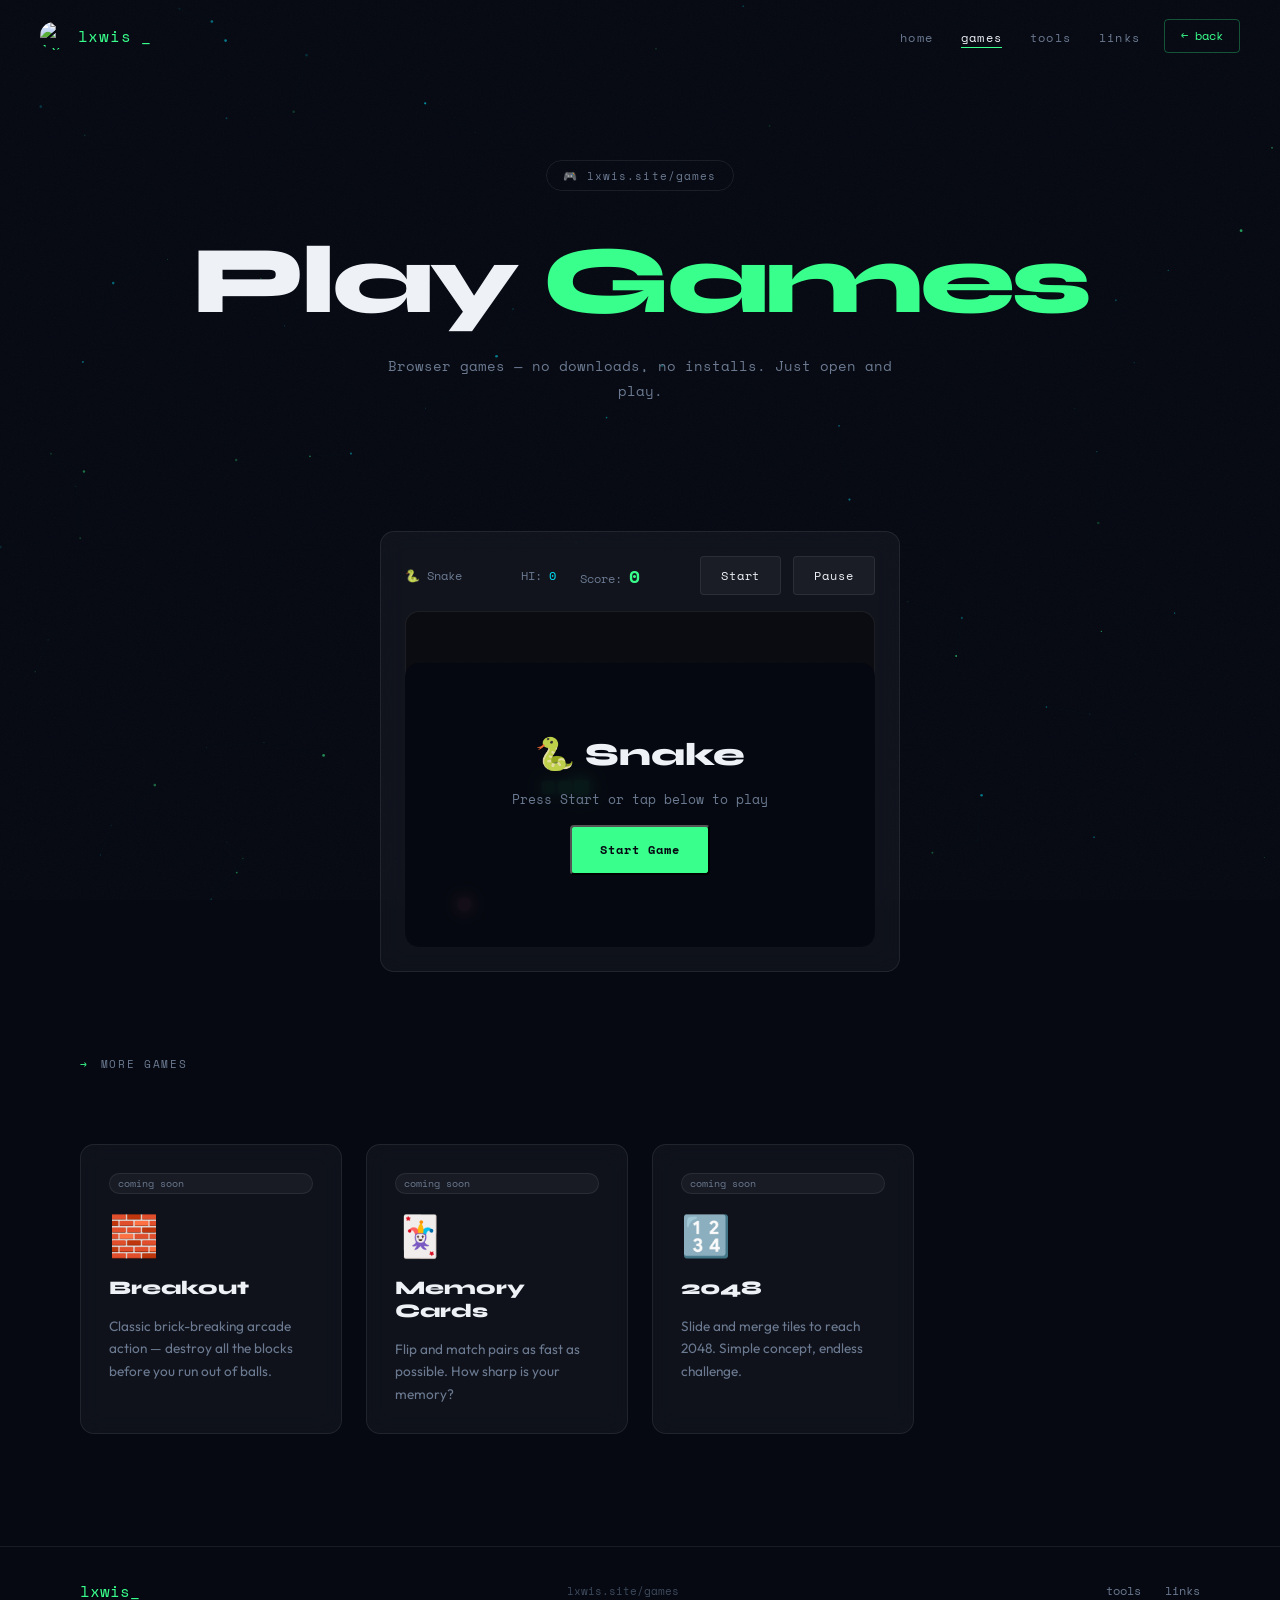
==== games/index.html @ 9b985b6d "Add files via upload" ====
<!DOCTYPE html>
<html lang="en">
<head>
  <meta charset="UTF-8" />
  <meta name="viewport" content="width=device-width, initial-scale=1.0" />
  <title>Games — lxwis.site</title>
  <meta name="description" content="Browser games by lxwis — play right here, no downloads." />
  <meta property="og:title"       content="Games — lxwis.site" />
  <meta property="og:description" content="Browser games — play right here, no downloads needed." />
  <meta property="og:image"       content="https://i.imgur.com/9jrzHF1_d.webp?maxwidth=760&fidelity=grand" />
  <meta property="og:url"         content="https://lxwis.site/games" />
  <meta name="theme-color"        content="#39ff8c" />
  <link rel="icon" type="image/webp" href="https://i.imgur.com/9jrzHF1_d.webp?maxwidth=64&fidelity=grand" />
  <link rel="preconnect" href="https://fonts.googleapis.com" />
  <link rel="preconnect" href="https://fonts.gstatic.com" crossorigin />
  <link href="https://fonts.googleapis.com/css2?family=Space+Mono:ital,wght@0,400;0,700&family=Syne:wght@400;600;700;800&family=Outfit:wght@300;400;500;600;700&display=swap" rel="stylesheet" />
  <link rel="stylesheet" href="../shared.css" />
  <style>
    .page-hero {
      position: relative; z-index: 2;
      padding: 10rem 2.5rem 5rem; text-align: center;
    }
    .page-eyebrow {
      display: inline-flex; align-items: center; gap: 0.6rem;
      font-family: var(--mono); font-size: 0.7rem;
      color: var(--muted2); border: 1px solid var(--border);
      border-radius: 100px; padding: 0.38rem 1rem;
      margin-bottom: 2rem; letter-spacing: 0.1em;
    }
    .page-title {
      font-family: var(--sans); font-size: clamp(3rem, 8vw, 6rem);
      font-weight: 800; letter-spacing: -0.04em; color: var(--white);
      margin-bottom: 1rem;
    }
    .page-title span { color: var(--green); }
    .page-sub { font-family: var(--mono); font-size: 0.88rem; color: var(--muted2); max-width: 520px; margin: 0 auto 3rem; line-height: 1.75; }

    /* SNAKE GAME */
    .game-arena {
      position: relative; z-index: 2;
      max-width: 600px; margin: 0 auto 3rem;
      padding: 0 2.5rem;
    }
    .game-wrap { display: flex; flex-direction: column; gap: 1rem; }
    .game-header {
      display: flex; align-items: center; justify-content: space-between;
      font-family: var(--mono); font-size: 0.75rem; color: var(--muted2);
    }
    .game-header .score { color: var(--green); font-size: 1.1rem; font-weight: 700; }
    .game-header .hiscore { color: var(--cyan); }
    #snakeCanvas {
      width: 100%; border-radius: 14px;
      border: 1px solid var(--border); background: rgba(0,0,0,0.4);
      display: block;
    }
    .game-controls {
      display: flex; gap: 0.75rem; flex-wrap: wrap; justify-content: center;
    }
    .game-btn {
      font-family: var(--mono); font-size: 0.72rem; letter-spacing: 0.08em;
      padding: 0.6rem 1.25rem; border-radius: 4px; cursor: pointer;
      background: var(--surface); border: 1px solid var(--border);
      color: var(--white); transition: all .25s;
    }
    .game-btn:hover, .game-btn.active { background: var(--green); color: var(--bg); border-color: var(--green); }
    .game-overlay {
      position: absolute; inset: 0; border-radius: 14px;
      background: rgba(6,9,18,0.92); backdrop-filter: blur(8px);
      display: flex; flex-direction: column; align-items: center; justify-content: center; gap: 1rem;
      z-index: 10; top: 52px;
    }
    .game-overlay h2 { font-family: var(--sans); font-size: 2rem; font-weight: 800; color: var(--white); }
    .game-overlay p { font-family: var(--mono); font-size: 0.8rem; color: var(--muted2); }

    /* D-PAD MOBILE */
    .dpad {
      display: none; grid-template-columns: 1fr 1fr 1fr; grid-template-rows: 1fr 1fr 1fr;
      gap: 4px; max-width: 140px; margin: 0 auto;
    }
    .dpad-btn {
      width: 44px; height: 44px; display: flex; align-items: center; justify-content: center;
      background: var(--surface); border: 1px solid var(--border); border-radius: 8px;
      font-size: 1.1rem; cursor: pointer; user-select: none;
      transition: background .15s;
    }
    .dpad-btn:active { background: var(--green-dim); }
    .dpad-up    { grid-column: 2; grid-row: 1; }
    .dpad-left  { grid-column: 1; grid-row: 2; }
    .dpad-center{ grid-column: 2; grid-row: 2; font-size: 0.6rem; color: var(--muted); }
    .dpad-right { grid-column: 3; grid-row: 2; }
    .dpad-down  { grid-column: 2; grid-row: 3; }
    @media (pointer: coarse) { .dpad { display: grid; } }

    /* MORE GAMES GRID */
    .games-grid {
      display: grid; grid-template-columns: repeat(auto-fill, minmax(260px, 1fr));
      gap: 1.5rem; margin-top: 3rem;
    }
    .game-card {
      padding: 1.75rem; display: flex; flex-direction: column; gap: 1rem;
      position: relative; overflow: hidden; cursor: default;
    }
    .game-tag-live {
      display: inline-flex; align-items: center; gap: 0.4rem;
      font-family: var(--mono); font-size: 0.6rem; color: var(--green);
      background: var(--green-dim); border: 1px solid rgba(57,255,140,.2);
      padding: 0.15rem 0.5rem; border-radius: 100px;
    }
    .game-tag-soon {
      display: inline-flex; align-items: center; gap: 0.4rem;
      font-family: var(--mono); font-size: 0.6rem; color: var(--muted2);
      background: var(--surface); border: 1px solid var(--border);
      padding: 0.15rem 0.5rem; border-radius: 100px;
    }
    .game-card-icon { font-size: 2.5rem; }
    .game-card-title { font-family: var(--sans); font-size: 1.2rem; font-weight: 800; color: var(--white); }
    .game-card-desc  { font-size: 0.85rem; color: var(--muted2); line-height: 1.65; flex: 1; }

    @media (max-width: 640px) { .page-hero { padding: 8rem 1.25rem 3rem; } .game-arena { padding: 0 1.25rem; } }
  </style>
</head>
<body>

  <div class="cursor" id="cursor"></div>
  <div class="cursor-dot" id="cursorDot"></div>
  <canvas id="bg-canvas"></canvas>
  <div class="noise"></div>

  <nav id="nav">
    <a href="/" class="nav-logo">
      <img src="https://i.imgur.com/9jrzHF1_d.webp?maxwidth=64&fidelity=grand" alt="lxwis" />
      lxwis<span class="blink">_</span>
    </a>
    <ul class="nav-links">
      <li><a href="/">home</a></li>
      <li><a href="/games" class="active">games</a></li>
      <li><a href="/tools">tools</a></li>
      <li><a href="/links">links</a></li>
    </ul>
    <a href="/" class="nav-cta">← back</a>
    <button class="nav-toggle" id="navToggle"><span></span><span></span><span></span></button>
  </nav>
  <div class="mobile-menu" id="mobileMenu">
    <a href="/"      class="mobile-link">home</a>
    <a href="/games" class="mobile-link">games</a>
    <a href="/tools" class="mobile-link">tools</a>
    <a href="/links" class="mobile-link">links</a>
  </div>

  <!-- PAGE HERO -->
  <div class="page-hero">
    <div class="page-eyebrow reveal-up">🎮 lxwis.site/games</div>
    <h1 class="page-title reveal-up delay-1">Play <span>Games</span></h1>
    <p class="page-sub reveal-up delay-2">Browser games — no downloads, no installs. Just open and play.</p>
  </div>

  <!-- SNAKE GAME -->
  <div class="game-arena reveal-up delay-3">
    <div class="glass-card" style="padding:1.5rem;position:relative">
      <div class="game-wrap">
        <div class="game-header">
          <span>🐍 Snake</span>
          <div style="display:flex;gap:1.5rem;align-items:center">
            <span>HI: <span class="hiscore" id="hiScore">0</span></span>
            <span>Score: <span class="score" id="scoreVal">0</span></span>
          </div>
          <div class="game-controls">
            <button class="game-btn" id="startBtn">Start</button>
            <button class="game-btn" id="pauseBtn" disabled>Pause</button>
          </div>
        </div>
        <div style="position:relative">
          <canvas id="snakeCanvas" width="560" height="400"></canvas>
          <div class="game-overlay" id="gameOverlay">
            <h2 id="overlayTitle">🐍 Snake</h2>
            <p id="overlayMsg">Press Start or tap below to play</p>
            <button class="btn-primary" id="overlayBtn">Start Game</button>
          </div>
        </div>
        <div class="dpad">
          <div class="dpad-btn dpad-up"    id="dpUp">▲</div>
          <div class="dpad-btn dpad-left"  id="dpLeft">◀</div>
          <div class="dpad-btn dpad-center">✦</div>
          <div class="dpad-btn dpad-right" id="dpRight">▶</div>
          <div class="dpad-btn dpad-down"  id="dpDown">▼</div>
        </div>
      </div>
    </div>
  </div>

  <!-- MORE GAMES -->
  <section class="section" style="padding-top:2rem">
    <div class="container">
      <div class="section-label reveal-up"><span class="label-num">→</span><span>more games</span></div>
      <div class="games-grid">

        <div class="game-card glass-card reveal-up delay-1">
          <span class="game-tag-soon">coming soon</span>
          <div class="game-card-icon">🧱</div>
          <div class="game-card-title">Breakout</div>
          <div class="game-card-desc">Classic brick-breaking arcade action — destroy all the blocks before you run out of balls.</div>
        </div>

        <div class="game-card glass-card reveal-up delay-2">
          <span class="game-tag-soon">coming soon</span>
          <div class="game-card-icon">🃏</div>
          <div class="game-card-title">Memory Cards</div>
          <div class="game-card-desc">Flip and match pairs as fast as possible. How sharp is your memory?</div>
        </div>

        <div class="game-card glass-card reveal-up delay-3">
          <span class="game-tag-soon">coming soon</span>
          <div class="game-card-icon">🔢</div>
          <div class="game-card-title">2048</div>
          <div class="game-card-desc">Slide and merge tiles to reach 2048. Simple concept, endless challenge.</div>
        </div>

      </div>
    </div>
  </section>

  <footer class="footer">
    <div class="container footer-inner">
      <a href="/" class="footer-logo">lxwis<span class="blink">_</span></a>
      <span class="footer-copy">lxwis.site/games</span>
      <div style="display:flex;gap:1.5rem">
        <a href="/tools" class="footer-link">tools</a>
        <a href="/links" class="footer-link">links</a>
      </div>
    </div>
  </footer>

  <script src="../shared.js"></script>
  <script>
  // ── SNAKE GAME ──
  (function() {
    const canvas  = document.getElementById('snakeCanvas');
    const ctx     = canvas.getContext('2d');
    const CELL    = 20;
    const COLS    = Math.floor(canvas.width  / CELL);
    const ROWS    = Math.floor(canvas.height / CELL);
    const GREEN   = '#39ff8c';
    const CYAN    = '#00e5ff';
    const ROSE    = '#ff6b8a';
    const DARK    = 'rgba(0,0,0,0.0)';

    let snake, dir, nextDir, food, score, hi, running, paused, loop;

    function init() {
      snake = [{ x: 10, y: 10 }, { x: 9, y: 10 }, { x: 8, y: 10 }];
      dir = { x: 1, y: 0 };
      nextDir = { x: 1, y: 0 };
      score = 0;
      placeFood();
      updateScore();
    }

    function placeFood() {
      do {
        food = { x: Math.floor(Math.random() * COLS), y: Math.floor(Math.random() * ROWS) };
      } while (snake.some(s => s.x === food.x && s.y === food.y));
    }

    function updateScore() {
      document.getElementById('scoreVal').textContent = score;
      hi = Math.max(hi || 0, score);
      document.getElementById('hiScore').textContent = hi;
    }

    function draw() {
      ctx.clearRect(0, 0, canvas.width, canvas.height);

      // Grid
      ctx.strokeStyle = 'rgba(255,255,255,0.025)';
      ctx.lineWidth = 0.5;
      for (let x = 0; x <= canvas.width; x += CELL) { ctx.beginPath(); ctx.moveTo(x, 0); ctx.lineTo(x, canvas.height); ctx.stroke(); }
      for (let y = 0; y <= canvas.height; y += CELL) { ctx.beginPath(); ctx.moveTo(0, y); ctx.lineTo(canvas.width, y); ctx.stroke(); }

      // Food
      ctx.fillStyle = ROSE;
      ctx.shadowColor = ROSE; ctx.shadowBlur = 12;
      ctx.beginPath();
      ctx.arc(food.x * CELL + CELL/2, food.y * CELL + CELL/2, CELL/2 - 2, 0, Math.PI*2);
      ctx.fill();
      ctx.shadowBlur = 0;

      // Snake
      snake.forEach((seg, i) => {
        const t = i / snake.length;
        ctx.fillStyle = i === 0 ? GREEN : `rgba(57,255,140,${0.9 - t * 0.6})`;
        ctx.shadowColor = GREEN; ctx.shadowBlur = i === 0 ? 16 : 6;
        const pad = i === 0 ? 1 : 2;
        ctx.beginPath();
        ctx.roundRect(seg.x * CELL + pad, seg.y * CELL + pad, CELL - pad*2, CELL - pad*2, 4);
        ctx.fill();
      });
      ctx.shadowBlur = 0;
    }

    function step() {
      dir = { ...nextDir };
      const head = { x: snake[0].x + dir.x, y: snake[0].y + dir.y };
      if (head.x < 0 || head.x >= COLS || head.y < 0 || head.y >= ROWS) return gameOver();
      if (snake.some(s => s.x === head.x && s.y === head.y))             return gameOver();

      snake.unshift(head);
      if (head.x === food.x && head.y === food.y) {
        score += 10;
        updateScore();
        placeFood();
      } else {
        snake.pop();
      }
      draw();
    }

    function gameOver() {
      clearInterval(loop);
      running = false;
      document.getElementById('pauseBtn').disabled = true;
      document.getElementById('overlayTitle').textContent = '💀 Game Over';
      document.getElementById('overlayMsg').textContent = `Score: ${score}`;
      document.getElementById('overlayBtn').textContent = 'Play Again';
      document.getElementById('gameOverlay').style.display = 'flex';
    }

    function startGame() {
      clearInterval(loop);
      init();
      running = true; paused = false;
      document.getElementById('gameOverlay').style.display = 'none';
      document.getElementById('pauseBtn').disabled = false;
      loop = setInterval(step, 120);
    }

    function togglePause() {
      if (!running) return;
      paused = !paused;
      if (paused) { clearInterval(loop); document.getElementById('pauseBtn').textContent = 'Resume'; }
      else         { loop = setInterval(step, 120); document.getElementById('pauseBtn').textContent = 'Pause'; }
    }

    document.getElementById('startBtn').addEventListener('click', startGame);
    document.getElementById('pauseBtn').addEventListener('click', togglePause);
    document.getElementById('overlayBtn').addEventListener('click', startGame);

    document.addEventListener('keydown', e => {
      const map = { ArrowUp:{x:0,y:-1}, ArrowDown:{x:0,y:1}, ArrowLeft:{x:-1,y:0}, ArrowRight:{x:1,y:0}, w:{x:0,y:-1}, s:{x:0,y:1}, a:{x:-1,y:0}, d:{x:1,y:0} };
      const key = e.key === 'ArrowUp' ? 'ArrowUp' : e.key === 'ArrowDown' ? 'ArrowDown' : e.key === 'ArrowLeft' ? 'ArrowLeft' : e.key === 'ArrowRight' ? 'ArrowRight' : e.key;
      if (map[key]) {
        const nd = map[key];
        if (nd.x !== -dir.x && nd.y !== -dir.y) nextDir = nd;
        e.preventDefault();
      }
      if (e.key === ' ') { e.preventDefault(); togglePause(); }
    });

    // D-PAD
    const dp = { dpUp:{x:0,y:-1}, dpDown:{x:0,y:1}, dpLeft:{x:-1,y:0}, dpRight:{x:1,y:0} };
    Object.entries(dp).forEach(([id, nd]) => {
      document.getElementById(id)?.addEventListener('click', () => {
        if (nd.x !== -dir.x && nd.y !== -dir.y) nextDir = nd;
      });
    });

    // Initial draw
    init(); draw();
  })();
  </script>
</body>
</html>
---- shared.css ----
/* ── SHARED STYLES ── lxwis.site */
@import url('https://fonts.googleapis.com/css2?family=Space+Mono:ital,wght@0,400;0,700;1,400&family=Syne:wght@400;600;700;800&family=Outfit:wght@300;400;500;600;700&display=swap');

*, *::before, *::after { box-sizing: border-box; margin: 0; padding: 0; }

:root {
  --bg:           #060912;
  --bg2:          #0a0f1e;
  --surface:      rgba(255,255,255,0.04);
  --surface-hov:  rgba(255,255,255,0.08);
  --border:       rgba(255,255,255,0.08);
  --border-glow:  rgba(57,255,140,0.3);
  --green:        #39ff8c;
  --green-dim:    rgba(57,255,140,0.12);
  --cyan:         #00e5ff;
  --violet:       #9d6eff;
  --gold:         #f5c542;
  --rose:         #ff6b8a;
  --white:        #eef2f7;
  --muted:        #3d4a5c;
  --muted2:       #6b7a91;
  --text:         #c0cedf;
  --mono:         'Space Mono', monospace;
  --sans:         'Syne', sans-serif;
  --body:         'Outfit', sans-serif;
  --ease:         cubic-bezier(0.4, 0, 0.2, 1);
  --ease-spring:  cubic-bezier(0.34, 1.56, 0.64, 1);
  --t:            0.3s;
  --r:            14px;
}

html { scroll-behavior: smooth; font-size: 16px; }
body {
  background: var(--bg);
  color: var(--text);
  font-family: var(--body);
  overflow-x: hidden;
  cursor: none;
  min-height: 100vh;
}
a { text-decoration: none; color: inherit; }
ul { list-style: none; }

/* SCROLLBAR */
::-webkit-scrollbar { width: 3px; }
::-webkit-scrollbar-track { background: var(--bg); }
::-webkit-scrollbar-thumb { background: var(--green); border-radius: 2px; }

/* CURSOR */
.cursor {
  position: fixed;
  width: 32px; height: 32px;
  border: 1.5px solid var(--green);
  border-radius: 50%;
  pointer-events: none;
  z-index: 99999;
  transform: translate(-50%,-50%);
  transition: width .3s var(--ease), height .3s var(--ease),
              background .3s var(--ease), border-color .3s var(--ease),
              opacity .3s;
  will-change: transform;
}
.cursor-dot {
  position: fixed;
  width: 5px; height: 5px;
  background: var(--green);
  border-radius: 50%;
  pointer-events: none;
  z-index: 99999;
  transform: translate(-50%,-50%);
  will-change: transform;
}
.cursor.big { width: 52px; height: 52px; background: var(--green-dim); }
@media (pointer: coarse) {
  .cursor, .cursor-dot { display: none; }
  body { cursor: auto; }
}

/* CANVAS BG */
#bg-canvas {
  position: fixed; inset: 0;
  z-index: 0; pointer-events: none;
}

/* NOISE */
.noise {
  position: fixed; inset: 0;
  z-index: 1; pointer-events: none;
  opacity: 0.03;
  background-image: url("data:image/svg+xml,%3Csvg viewBox='0 0 256 256' xmlns='http://www.w3.org/2000/svg'%3E%3Cfilter id='n'%3E%3CfeTurbulence type='fractalNoise' baseFrequency='0.9' numOctaves='4' stitchTiles='stitch'/%3E%3C/filter%3E%3Crect width='100%25' height='100%25' filter='url(%23n)'/%3E%3C/svg%3E");
  background-size: 200px 200px;
}

/* NAV */
nav#nav {
  position: fixed; top: 0; left: 0; right: 0;
  z-index: 1000;
  display: flex; align-items: center; gap: 1.5rem;
  padding: 1.2rem 2.5rem;
  transition: background .4s var(--ease), border-bottom .4s var(--ease), backdrop-filter .4s var(--ease);
}
nav#nav.scrolled {
  background: rgba(6,9,18,0.9);
  backdrop-filter: blur(20px);
  border-bottom: 1px solid var(--border);
}
.nav-logo {
  display: flex; align-items: center; gap: 0.6rem;
  font-family: var(--mono); font-size: 1rem;
  color: var(--green); letter-spacing: 0.05em;
  margin-right: auto;
}
.nav-logo img { width: 28px; height: 28px; border-radius: 50%; object-fit: cover; }
.nav-links { display: flex; gap: 1.75rem; }
.nav-links a {
  font-family: var(--mono); font-size: 0.75rem;
  color: var(--muted2); letter-spacing: 0.1em;
  position: relative; transition: color var(--t) var(--ease);
}
.nav-links a::after {
  content: ''; position: absolute;
  bottom: -2px; left: 0; width: 0; height: 1px;
  background: var(--green);
  transition: width var(--t) var(--ease);
}
.nav-links a:hover, .nav-links a.active { color: var(--white); }
.nav-links a:hover::after, .nav-links a.active::after { width: 100%; }
.nav-cta {
  font-family: var(--mono); font-size: 0.72rem;
  color: var(--green); border: 1px solid var(--border-glow);
  padding: 0.45rem 1rem; border-radius: 4px;
  transition: background var(--t), color var(--t);
}
.nav-cta:hover { background: var(--green); color: var(--bg); }
.nav-toggle {
  display: none; flex-direction: column; gap: 5px;
  background: none; border: none; cursor: pointer; padding: 4px;
}
.nav-toggle span { display: block; width: 22px; height: 1.5px; background: var(--white); transition: var(--t) var(--ease); }
.nav-toggle.open span:nth-child(1) { transform: translateY(6.5px) rotate(45deg); }
.nav-toggle.open span:nth-child(2) { opacity: 0; }
.nav-toggle.open span:nth-child(3) { transform: translateY(-6.5px) rotate(-45deg); }

/* MOBILE MENU */
.mobile-menu {
  position: fixed; inset: 0; z-index: 999;
  background: rgba(6,9,18,0.97); backdrop-filter: blur(24px);
  display: flex; flex-direction: column;
  align-items: center; justify-content: center; gap: 2.5rem;
  transform: translateX(100%);
  transition: transform 0.5s var(--ease);
}
.mobile-menu.open { transform: translateX(0); }
.mobile-link {
  font-family: var(--sans); font-size: 2.2rem; font-weight: 800;
  color: var(--white); transition: color var(--t);
}
.mobile-link:hover { color: var(--green); }

/* GLASS CARD */
.glass-card {
  background: var(--surface);
  border: 1px solid var(--border);
  border-radius: var(--r);
  backdrop-filter: blur(12px);
  transition: border-color var(--t), box-shadow var(--t), transform var(--t) var(--ease-spring);
}
.glass-card:hover {
  border-color: rgba(57,255,140,0.2);
  box-shadow: 0 8px 40px rgba(0,0,0,0.4), 0 0 0 1px rgba(57,255,140,0.08);
  transform: translateY(-3px);
}

/* BUTTONS */
.btn-primary {
  display: inline-flex; align-items: center; gap: 0.5rem;
  background: var(--green); color: var(--bg);
  font-family: var(--mono); font-size: 0.78rem; font-weight: 700;
  letter-spacing: 0.08em; padding: 0.85rem 1.75rem;
  border-radius: 4px;
  transition: transform var(--t) var(--ease-spring), box-shadow var(--t);
}
.btn-primary:hover { transform: translateY(-2px); box-shadow: 0 12px 32px rgba(57,255,140,0.3); }
.btn-ghost {
  display: inline-flex; align-items: center; gap: 0.5rem;
  color: var(--muted2); font-family: var(--mono); font-size: 0.78rem;
  letter-spacing: 0.08em; padding: 0.85rem 1.75rem;
  border-radius: 4px; border: 1px solid var(--border);
  transition: color var(--t), border-color var(--t), background var(--t);
}
.btn-ghost:hover { color: var(--white); border-color: rgba(255,255,255,0.2); background: var(--surface); }
.btn-link {
  font-family: var(--mono); font-size: 0.8rem;
  color: var(--green); letter-spacing: 0.05em;
  transition: letter-spacing var(--t);
}
.btn-link:hover { letter-spacing: 0.12em; }

/* SECTION */
.section { position: relative; z-index: 2; padding: 7rem 0; }
.container { max-width: 1200px; margin: 0 auto; padding: 0 2.5rem; }
.section-label {
  display: inline-flex; align-items: center; gap: 0.75rem;
  font-family: var(--mono); font-size: 0.7rem;
  color: var(--muted2); letter-spacing: 0.15em; text-transform: uppercase;
  margin-bottom: 1.5rem;
}
.label-num { color: var(--green); }
.section-title {
  font-family: var(--sans); font-size: clamp(2rem, 4vw, 3.2rem);
  font-weight: 800; line-height: 1.1; letter-spacing: -0.03em;
  color: var(--white); margin-bottom: 1.5rem;
}
.accent { color: var(--green); }

/* INDICATORS */
.dot { width: 8px; height: 8px; border-radius: 50%; display: inline-block; flex-shrink: 0; }
.dot.live { background: var(--green); animation: pulse 2s ease-out infinite; }
.dot.small { width: 6px; height: 6px; }
.blink { animation: blink 1s step-end infinite; color: var(--green); }

/* REVEAL */
.reveal-up {
  opacity: 0; transform: translateY(28px);
  transition: opacity .7s var(--ease), transform .7s var(--ease);
}
.reveal-up.visible { opacity: 1; transform: translateY(0); }
.delay-1 { transition-delay: .08s; }
.delay-2 { transition-delay: .16s; }
.delay-3 { transition-delay: .24s; }
.delay-4 { transition-delay: .32s; }
.delay-5 { transition-delay: .4s; }
.delay-6 { transition-delay: .48s; }

/* FOOTER */
.footer { position: relative; z-index: 2; border-top: 1px solid var(--border); padding: 2rem 0; }
.footer-inner { display: flex; align-items: center; justify-content: space-between; gap: 1rem; flex-wrap: wrap; }
.footer-logo { font-family: var(--mono); font-size: 1rem; color: var(--green); }
.footer-copy { font-family: var(--mono); font-size: 0.68rem; color: var(--muted); }
.footer-link { font-family: var(--mono); font-size: 0.72rem; color: var(--muted2); transition: color var(--t); }
.footer-link:hover { color: var(--green); }

/* KEYFRAMES */
@keyframes blink { 0%,100%{opacity:1} 50%{opacity:0} }
@keyframes pulse { 0%{box-shadow:0 0 0 0 rgba(57,255,140,.5)} 70%{box-shadow:0 0 0 8px rgba(57,255,140,0)} 100%{box-shadow:0 0 0 0 rgba(57,255,140,0)} }
@keyframes scrollLine { 0%{top:-100%} 100%{top:100%} }
@keyframes float { 0%,100%{transform:translateY(0)} 50%{transform:translateY(-8px)} }
@keyframes spin { to{transform:rotate(360deg)} }
@keyframes shimmer { 0%{background-position:-200% center} 100%{background-position:200% center} }

/* RESPONSIVE */
@media (max-width: 768px) {
  nav#nav { padding: 1rem 1.25rem; }
  .nav-links, .nav-cta { display: none; }
  .nav-toggle { display: flex; }
  .section { padding: 5rem 0; }
  .container { padding: 0 1.25rem; }
  .footer-inner { flex-direction: column; text-align: center; }
}
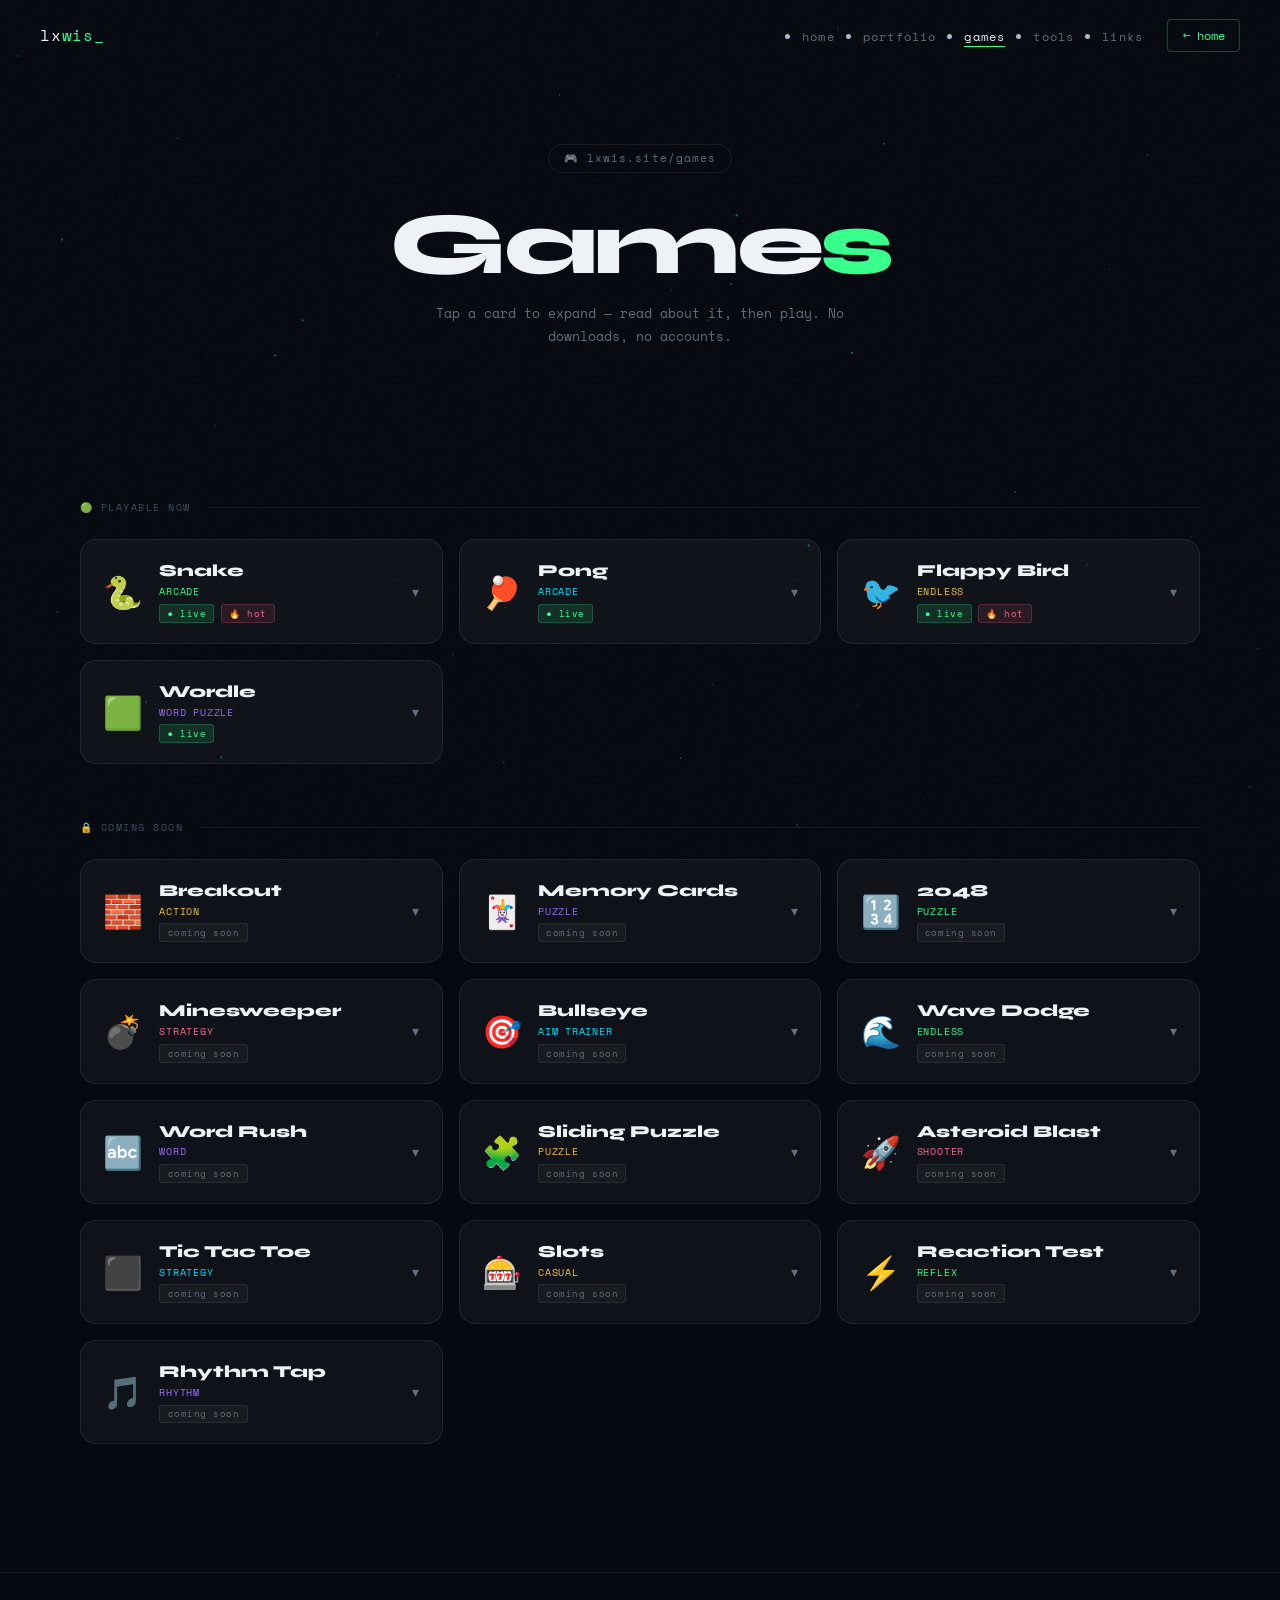
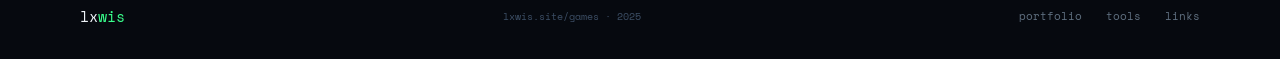
==== commit 6e1a6902: "Update index.html" ====
--- a/games/index.html
+++ b/games/index.html
@@ -1,370 +1,435 @@
 <!DOCTYPE html>
 <html lang="en">
 <head>
-  <meta charset="UTF-8" />
-  <meta name="viewport" content="width=device-width, initial-scale=1.0" />
+  <meta charset="UTF-8"/>
+  <meta name="viewport" content="width=device-width, initial-scale=1.0"/>
   <title>Games — lxwis.site</title>
-  <meta name="description" content="Browser games by lxwis — play right here, no downloads." />
-  <meta property="og:title"       content="Games — lxwis.site" />
-  <meta property="og:description" content="Browser games — play right here, no downloads needed." />
-  <meta property="og:image"       content="https://i.imgur.com/9jrzHF1_d.webp?maxwidth=760&fidelity=grand" />
-  <meta property="og:url"         content="https://lxwis.site/games" />
-  <meta name="theme-color"        content="#39ff8c" />
-  <link rel="icon" type="image/webp" href="https://i.imgur.com/9jrzHF1_d.webp?maxwidth=64&fidelity=grand" />
-  <link rel="preconnect" href="https://fonts.googleapis.com" />
-  <link rel="preconnect" href="https://fonts.gstatic.com" crossorigin />
-  <link href="https://fonts.googleapis.com/css2?family=Space+Mono:ital,wght@0,400;0,700&family=Syne:wght@400;600;700;800&family=Outfit:wght@300;400;500;600;700&display=swap" rel="stylesheet" />
-  <link rel="stylesheet" href="../shared.css" />
+  <meta name="description" content="Browser games by lxwis — tap to play, no downloads."/>
+  <meta property="og:title" content="Games — lxwis.site"/>
+  <meta property="og:image" content="https://i.imgur.com/9jrzHF1_d.webp?maxwidth=760&fidelity=grand"/>
+  <meta name="theme-color" content="#39ff8c"/>
+  <link rel="icon" type="image/webp" href="https://i.imgur.com/9jrzHF1_d.webp?maxwidth=64&fidelity=grand"/>
+  <link rel="preconnect" href="https://fonts.googleapis.com"/>
+  <link rel="preconnect" href="https://fonts.gstatic.com" crossorigin/>
+  <link href="https://fonts.googleapis.com/css2?family=Space+Mono:wght@400;700&family=Syne:wght@400;700;800&family=Outfit:wght@300;400;500;600&display=swap" rel="stylesheet"/>
   <style>
-    .page-hero {
-      position: relative; z-index: 2;
-      padding: 10rem 2.5rem 5rem; text-align: center;
-    }
-    .page-eyebrow {
-      display: inline-flex; align-items: center; gap: 0.6rem;
-      font-family: var(--mono); font-size: 0.7rem;
-      color: var(--muted2); border: 1px solid var(--border);
-      border-radius: 100px; padding: 0.38rem 1rem;
-      margin-bottom: 2rem; letter-spacing: 0.1em;
-    }
-    .page-title {
-      font-family: var(--sans); font-size: clamp(3rem, 8vw, 6rem);
-      font-weight: 800; letter-spacing: -0.04em; color: var(--white);
-      margin-bottom: 1rem;
-    }
-    .page-title span { color: var(--green); }
-    .page-sub { font-family: var(--mono); font-size: 0.88rem; color: var(--muted2); max-width: 520px; margin: 0 auto 3rem; line-height: 1.75; }
-
-    /* SNAKE GAME */
-    .game-arena {
-      position: relative; z-index: 2;
-      max-width: 600px; margin: 0 auto 3rem;
-      padding: 0 2.5rem;
-    }
-    .game-wrap { display: flex; flex-direction: column; gap: 1rem; }
-    .game-header {
-      display: flex; align-items: center; justify-content: space-between;
-      font-family: var(--mono); font-size: 0.75rem; color: var(--muted2);
-    }
-    .game-header .score { color: var(--green); font-size: 1.1rem; font-weight: 700; }
-    .game-header .hiscore { color: var(--cyan); }
-    #snakeCanvas {
-      width: 100%; border-radius: 14px;
-      border: 1px solid var(--border); background: rgba(0,0,0,0.4);
-      display: block;
-    }
-    .game-controls {
-      display: flex; gap: 0.75rem; flex-wrap: wrap; justify-content: center;
-    }
-    .game-btn {
-      font-family: var(--mono); font-size: 0.72rem; letter-spacing: 0.08em;
-      padding: 0.6rem 1.25rem; border-radius: 4px; cursor: pointer;
-      background: var(--surface); border: 1px solid var(--border);
-      color: var(--white); transition: all .25s;
-    }
-    .game-btn:hover, .game-btn.active { background: var(--green); color: var(--bg); border-color: var(--green); }
-    .game-overlay {
-      position: absolute; inset: 0; border-radius: 14px;
-      background: rgba(6,9,18,0.92); backdrop-filter: blur(8px);
-      display: flex; flex-direction: column; align-items: center; justify-content: center; gap: 1rem;
-      z-index: 10; top: 52px;
-    }
-    .game-overlay h2 { font-family: var(--sans); font-size: 2rem; font-weight: 800; color: var(--white); }
-    .game-overlay p { font-family: var(--mono); font-size: 0.8rem; color: var(--muted2); }
-
-    /* D-PAD MOBILE */
-    .dpad {
-      display: none; grid-template-columns: 1fr 1fr 1fr; grid-template-rows: 1fr 1fr 1fr;
-      gap: 4px; max-width: 140px; margin: 0 auto;
-    }
-    .dpad-btn {
-      width: 44px; height: 44px; display: flex; align-items: center; justify-content: center;
-      background: var(--surface); border: 1px solid var(--border); border-radius: 8px;
-      font-size: 1.1rem; cursor: pointer; user-select: none;
-      transition: background .15s;
-    }
-    .dpad-btn:active { background: var(--green-dim); }
-    .dpad-up    { grid-column: 2; grid-row: 1; }
-    .dpad-left  { grid-column: 1; grid-row: 2; }
-    .dpad-center{ grid-column: 2; grid-row: 2; font-size: 0.6rem; color: var(--muted); }
-    .dpad-right { grid-column: 3; grid-row: 2; }
-    .dpad-down  { grid-column: 2; grid-row: 3; }
-    @media (pointer: coarse) { .dpad { display: grid; } }
-
-    /* MORE GAMES GRID */
-    .games-grid {
-      display: grid; grid-template-columns: repeat(auto-fill, minmax(260px, 1fr));
-      gap: 1.5rem; margin-top: 3rem;
-    }
-    .game-card {
-      padding: 1.75rem; display: flex; flex-direction: column; gap: 1rem;
-      position: relative; overflow: hidden; cursor: default;
-    }
-    .game-tag-live {
-      display: inline-flex; align-items: center; gap: 0.4rem;
-      font-family: var(--mono); font-size: 0.6rem; color: var(--green);
-      background: var(--green-dim); border: 1px solid rgba(57,255,140,.2);
-      padding: 0.15rem 0.5rem; border-radius: 100px;
-    }
-    .game-tag-soon {
-      display: inline-flex; align-items: center; gap: 0.4rem;
-      font-family: var(--mono); font-size: 0.6rem; color: var(--muted2);
-      background: var(--surface); border: 1px solid var(--border);
-      padding: 0.15rem 0.5rem; border-radius: 100px;
-    }
-    .game-card-icon { font-size: 2.5rem; }
-    .game-card-title { font-family: var(--sans); font-size: 1.2rem; font-weight: 800; color: var(--white); }
-    .game-card-desc  { font-size: 0.85rem; color: var(--muted2); line-height: 1.65; flex: 1; }
-
-    @media (max-width: 640px) { .page-hero { padding: 8rem 1.25rem 3rem; } .game-arena { padding: 0 1.25rem; } }
+    *,*::before,*::after{box-sizing:border-box;margin:0;padding:0}
+    :root{--bg:#06090f;--sur:rgba(255,255,255,.038);--bd:rgba(255,255,255,.08);--g:#39ff8c;--gd:rgba(57,255,140,.12);--gb:rgba(57,255,140,.28);--cy:#00e5ff;--vi:#9d6eff;--ro:#ff6b8a;--go:#f5c542;--w:#edf2f7;--tx:#a8bcd4;--mu:#3d4f66;--mu2:#607080;--mo:'Space Mono',monospace;--sa:'Syne',sans-serif;--bo:'Outfit',sans-serif;--ease:cubic-bezier(.4,0,.2,1);--sp:cubic-bezier(.34,1.56,.64,1);--t:.3s}
+    html{font-size:16px}
+    body{background:var(--bg);color:var(--tx);font-family:var(--bo);overflow-x:hidden;min-height:100vh}
+    a{text-decoration:none;color:inherit}
+    ::-webkit-scrollbar{width:3px}::-webkit-scrollbar-thumb{background:var(--g);border-radius:2px}
+    @media(pointer:fine){body{cursor:none}}
+    .cursor{display:none;position:fixed;width:30px;height:30px;border:1.5px solid var(--g);border-radius:50%;pointer-events:none;z-index:99999;transform:translate(-50%,-50%);transition:width .3s,height .3s,background .3s;will-change:left,top}
+    .cursor-dot{display:none;position:fixed;width:5px;height:5px;background:var(--g);border-radius:50%;pointer-events:none;z-index:99999;transform:translate(-50%,-50%)}
+    .cursor.big{width:50px;height:50px;background:var(--gd)}
+    @media(pointer:fine){.cursor,.cursor-dot{display:block}}
+    #bg-canvas{position:fixed;inset:0;z-index:0;pointer-events:none}
+    .noise{position:fixed;inset:0;z-index:1;pointer-events:none;opacity:.025;background-image:url("data:image/svg+xml,%3Csvg viewBox='0 0 256 256' xmlns='http://www.w3.org/2000/svg'%3E%3Cfilter id='n'%3E%3CfeTurbulence type='fractalNoise' baseFrequency='0.9' numOctaves='4' stitchTiles='stitch'/%3E%3C/filter%3E%3Crect width='100%25' height='100%25' filter='url(%23n)'/%3E%3C/svg%3E");background-size:200px}
+    nav{position:fixed;top:0;left:0;right:0;z-index:1000;display:flex;align-items:center;gap:1.5rem;padding:1.2rem 2.5rem;transition:background .4s,border-bottom .4s}
+    nav.scrolled{background:rgba(6,9,15,.92);backdrop-filter:blur(20px);border-bottom:1px solid var(--bd)}
+    .nav-logo{font-family:var(--mo);font-size:1rem;letter-spacing:.05em;margin-right:auto}
+    .nav-logo .lx{color:var(--w)}.nav-logo .wis{color:var(--g)}.blink{animation:blink 1s step-end infinite;color:var(--g)}
+    .nav-links{display:flex;gap:1.75rem}
+    .nav-links a{font-family:var(--mo);font-size:.74rem;color:var(--mu2);letter-spacing:.1em;position:relative;transition:color var(--t)}
+    .nav-links a::after{content:'';position:absolute;bottom:-2px;left:0;width:0;height:1px;background:var(--g);transition:width var(--t)}
+    .nav-links a:hover,.nav-links a.active{color:var(--w)}.nav-links a:hover::after,.nav-links a.active::after{width:100%}
+    .nav-back{font-family:var(--mo);font-size:.72rem;color:var(--g);border:1px solid var(--gb);padding:.42rem .9rem;border-radius:4px;transition:background var(--t),color var(--t)}
+    .nav-back:hover{background:var(--g);color:var(--bg)}
+    .nav-toggle{display:none;flex-direction:column;gap:5px;background:none;border:none;cursor:pointer;padding:4px}
+    .nav-toggle span{display:block;width:22px;height:1.5px;background:var(--w);transition:var(--t)}
+    .nav-toggle.open span:nth-child(1){transform:translateY(6.5px) rotate(45deg)}.nav-toggle.open span:nth-child(2){opacity:0}.nav-toggle.open span:nth-child(3){transform:translateY(-6.5px) rotate(-45deg)}
+    .mob{position:fixed;inset:0;z-index:999;background:rgba(6,9,15,.97);backdrop-filter:blur(24px);display:flex;flex-direction:column;align-items:center;justify-content:center;gap:2.5rem;transform:translateX(100%);transition:transform .45s var(--ease)}
+    .mob.open{transform:translateX(0)}
+    .mob a{font-family:var(--sa);font-size:2.2rem;font-weight:800;color:var(--w);transition:color var(--t)}.mob a:hover{color:var(--g)}
+    .page-hero{position:relative;z-index:2;padding:9rem 2.5rem 4rem;text-align:center}
+    .eyebrow{display:inline-flex;align-items:center;gap:.55rem;font-family:var(--mo);font-size:.68rem;color:var(--mu2);border:1px solid var(--bd);border-radius:100px;padding:.34rem .9rem;margin-bottom:1.75rem;letter-spacing:.1em}
+    .page-title{font-family:var(--sa);font-size:clamp(2.8rem,8vw,5.5rem);font-weight:800;letter-spacing:-.04em;color:var(--w);margin-bottom:.85rem;line-height:1}
+    .page-title .hi{color:var(--g)}
+    .page-sub{font-family:var(--mo);font-size:.82rem;color:var(--mu2);max-width:480px;margin:0 auto 2.5rem;line-height:1.75}
+    .games-section{position:relative;z-index:2;padding:0 2.5rem 6rem;max-width:1200px;margin:0 auto}
+    .sec-div{font-family:var(--mo);font-size:.62rem;color:var(--mu);letter-spacing:.15em;text-transform:uppercase;display:flex;align-items:center;gap:1rem;margin:3rem 0 1.5rem}
+    .sec-div::after{content:'';flex:1;height:1px;background:var(--bd)}
+    .games-grid{display:grid;grid-template-columns:repeat(auto-fill,minmax(280px,1fr));gap:1rem}
+    .game-card{background:var(--sur);border:1px solid var(--bd);border-radius:16px;overflow:hidden;transition:border-color var(--t),box-shadow var(--t),transform .35s var(--sp);cursor:pointer}
+    .game-card:hover{border-color:var(--card-accent,rgba(57,255,140,.25));box-shadow:0 12px 40px rgba(0,0,0,.4);transform:translateY(-4px)}
+    .game-card.expanded{border-color:var(--card-accent,rgba(57,255,140,.35));box-shadow:0 16px 50px rgba(0,0,0,.5)}
+    .card-head{display:flex;align-items:center;gap:1rem;padding:1.25rem 1.4rem;user-select:none}
+    .card-emoji{font-size:2rem;flex-shrink:0;transition:transform .35s var(--sp)}
+    .game-card.expanded .card-emoji,.game-card:hover .card-emoji{transform:scale(1.15) rotate(-6deg)}
+    .card-info{flex:1;min-width:0}
+    .card-name{font-family:var(--sa);font-size:1.05rem;font-weight:800;color:var(--w);margin-bottom:.18rem}
+    .card-genre{font-family:var(--mo);font-size:.6rem;color:var(--card-accent-text,var(--g));letter-spacing:.08em;text-transform:uppercase}
+    .card-chips{display:flex;gap:.4rem;flex-wrap:wrap;margin-top:.35rem}
+    .chip{font-family:var(--mo);font-size:.56rem;padding:.12rem .45rem;border-radius:3px;letter-spacing:.06em}
+    .chip-live{color:var(--g);background:var(--gd);border:1px solid rgba(57,255,140,.2)}
+    .chip-soon{color:var(--mu2);background:rgba(255,255,255,.04);border:1px solid var(--bd)}
+    .chip-hot{color:var(--ro);background:rgba(255,107,138,.1);border:1px solid rgba(255,107,138,.2)}
+    .card-chevron{color:var(--mu2);font-size:.85rem;transition:transform var(--t),color var(--t);flex-shrink:0}
+    .game-card.expanded .card-chevron{transform:rotate(180deg);color:var(--card-accent-text,var(--g))}
+    .card-body{max-height:0;overflow:hidden;transition:max-height .45s var(--ease)}
+    .card-body.open{max-height:500px}
+    .card-body-inner{padding:0 1.4rem 1.4rem;display:flex;flex-direction:column;gap:1rem}
+    .card-desc{font-size:.87rem;color:var(--mu2);line-height:1.7}
+    .card-controls{font-family:var(--mo);font-size:.66rem;color:var(--mu);line-height:1.7}
+    .card-controls span{display:block;margin-top:.3rem}
+    .card-actions{display:flex;gap:.65rem;flex-wrap:wrap}
+    .btn-play{display:inline-flex;align-items:center;gap:.45rem;background:var(--g);color:var(--bg);font-family:var(--mo);font-size:.72rem;font-weight:700;letter-spacing:.07em;padding:.65rem 1.3rem;border-radius:4px;border:none;cursor:pointer;transition:transform var(--t) var(--sp),box-shadow var(--t)}
+    .btn-play:hover{transform:translateY(-2px);box-shadow:0 8px 24px rgba(57,255,140,.3)}
+    .btn-disabled{display:inline-flex;align-items:center;gap:.45rem;font-family:var(--mo);font-size:.72rem;color:var(--mu);letter-spacing:.07em;padding:.65rem 1.3rem;border-radius:4px;border:1px solid var(--bd);cursor:not-allowed;opacity:.6}
+    .gmodal{position:fixed;inset:0;z-index:9000;background:rgba(6,9,15,.96);backdrop-filter:blur(16px);display:flex;align-items:center;justify-content:center;opacity:0;pointer-events:none;transition:opacity .3s}
+    .gmodal.show{opacity:1;pointer-events:all}
+    .gwrap{background:rgba(255,255,255,.04);border:1px solid rgba(57,255,140,.2);border-radius:20px;padding:1.75rem;max-width:620px;width:90%;display:flex;flex-direction:column;gap:1rem;max-height:90vh;overflow-y:auto}
+    .ghead{display:flex;align-items:center;justify-content:space-between;flex-wrap:wrap;gap:.75rem}
+    .ghead h2{font-family:var(--sa);font-size:1.3rem;font-weight:800;color:var(--w)}
+    .gstats{display:flex;gap:1.5rem}
+    .gstat{font-family:var(--mo);font-size:.7rem;color:var(--mu2)}.gstat span{color:var(--g);font-weight:700}
+    .gclose{font-family:var(--mo);font-size:.72rem;color:var(--mu2);background:none;border:1px solid var(--bd);padding:.4rem .8rem;border-radius:4px;cursor:pointer;transition:color var(--t),border-color var(--t)}
+    .gclose:hover{color:var(--w);border-color:rgba(255,255,255,.2)}
+    .gcanvas{width:100%;border-radius:12px;border:1px solid var(--bd);background:rgba(0,0,0,.4);display:block}
+    .goverlap{position:absolute;inset:0;border-radius:12px;background:rgba(6,9,15,.92);backdrop-filter:blur(6px);display:flex;flex-direction:column;align-items:center;justify-content:center;gap:.85rem}
+    .goverlap h3{font-family:var(--sa);font-size:1.75rem;font-weight:800;color:var(--w)}
+    .goverlap p{font-family:var(--mo);font-size:.78rem;color:var(--mu2)}
+    .cwrap{position:relative}
+    .dpad{display:none;grid-template-columns:1fr 1fr 1fr;grid-template-rows:1fr 1fr 1fr;gap:4px;width:130px}
+    .dp{width:40px;height:40px;display:flex;align-items:center;justify-content:center;background:var(--sur);border:1px solid var(--bd);border-radius:8px;font-size:1rem;cursor:pointer;user-select:none;transition:background .15s}
+    .dp:active{background:var(--gd)}.dp-u{grid-column:2;grid-row:1}.dp-l{grid-column:1;grid-row:2}.dp-c{grid-column:2;grid-row:2;font-size:.55rem;color:var(--mu)}.dp-r{grid-column:3;grid-row:2}.dp-d{grid-column:2;grid-row:3}
+    @media(pointer:coarse){.dpad{display:grid}}
+    .gbtns{display:flex;gap:.65rem;flex-wrap:wrap;align-items:center;justify-content:space-between}
+    footer{position:relative;z-index:2;border-top:1px solid var(--bd);padding:2rem 0;margin-top:2rem}
+    .foot-in{max-width:1200px;margin:0 auto;padding:0 2.5rem;display:flex;align-items:center;justify-content:space-between;gap:1rem;flex-wrap:wrap}
+    .foot-logo{font-family:var(--mo);font-size:.95rem}.foot-logo .lx{color:var(--w)}.foot-logo .wis{color:var(--g)}
+    .foot-copy{font-family:var(--mo);font-size:.65rem;color:var(--mu)}
+    .foot-links{display:flex;gap:1.5rem}.foot-link{font-family:var(--mo);font-size:.68rem;color:var(--mu2);transition:color var(--t)}.foot-link:hover{color:var(--g)}
+    .ru{opacity:0;transform:translateY(22px);transition:opacity .65s var(--ease),transform .65s var(--ease)}.ru.in{opacity:1;transform:translateY(0)}
+    @keyframes blink{0%,100%{opacity:1}50%{opacity:0}}
+    @keyframes pulse{0%{box-shadow:0 0 0 0 rgba(57,255,140,.5)}70%{box-shadow:0 0 0 8px rgba(57,255,140,0)}100%{box-shadow:0 0 0 0 rgba(57,255,140,0)}}
+    @media(max-width:768px){nav{padding:1rem 1.25rem}.nav-links,.nav-back{display:none}.nav-toggle{display:flex}.page-hero{padding:7rem 1.25rem 3rem}.games-section{padding:0 1.25rem 4rem}.foot-in{flex-direction:column;text-align:center}}
   </style>
 </head>
 <body>
-
   <div class="cursor" id="cursor"></div>
   <div class="cursor-dot" id="cursorDot"></div>
   <canvas id="bg-canvas"></canvas>
   <div class="noise"></div>
 
   <nav id="nav">
-    <a href="/" class="nav-logo">
-      <img src="https://i.imgur.com/9jrzHF1_d.webp?maxwidth=64&fidelity=grand" alt="lxwis" />
-      lxwis<span class="blink">_</span>
-    </a>
+    <a href="/" class="nav-logo"><span class="lx">lx</span><span class="wis">wis</span><span class="blink">_</span></a>
     <ul class="nav-links">
       <li><a href="/">home</a></li>
+      <li><a href="/portfolio">portfolio</a></li>
       <li><a href="/games" class="active">games</a></li>
       <li><a href="/tools">tools</a></li>
       <li><a href="/links">links</a></li>
     </ul>
-    <a href="/" class="nav-cta">← back</a>
+    <a href="/" class="nav-back">← home</a>
     <button class="nav-toggle" id="navToggle"><span></span><span></span><span></span></button>
   </nav>
-  <div class="mobile-menu" id="mobileMenu">
-    <a href="/"      class="mobile-link">home</a>
-    <a href="/games" class="mobile-link">games</a>
-    <a href="/tools" class="mobile-link">tools</a>
-    <a href="/links" class="mobile-link">links</a>
-  </div>
-
-  <!-- PAGE HERO -->
+  <div class="mob" id="mob">
+    <a href="/">home</a><a href="/portfolio">portfolio</a><a href="/games">games</a><a href="/tools">tools</a><a href="/links">links</a>
+  </div>
+
   <div class="page-hero">
-    <div class="page-eyebrow reveal-up">🎮 lxwis.site/games</div>
-    <h1 class="page-title reveal-up delay-1">Play <span>Games</span></h1>
-    <p class="page-sub reveal-up delay-2">Browser games — no downloads, no installs. Just open and play.</p>
-  </div>
-
-  <!-- SNAKE GAME -->
-  <div class="game-arena reveal-up delay-3">
-    <div class="glass-card" style="padding:1.5rem;position:relative">
-      <div class="game-wrap">
-        <div class="game-header">
-          <span>🐍 Snake</span>
-          <div style="display:flex;gap:1.5rem;align-items:center">
-            <span>HI: <span class="hiscore" id="hiScore">0</span></span>
-            <span>Score: <span class="score" id="scoreVal">0</span></span>
-          </div>
-          <div class="game-controls">
-            <button class="game-btn" id="startBtn">Start</button>
-            <button class="game-btn" id="pauseBtn" disabled>Pause</button>
-          </div>
-        </div>
-        <div style="position:relative">
-          <canvas id="snakeCanvas" width="560" height="400"></canvas>
-          <div class="game-overlay" id="gameOverlay">
-            <h2 id="overlayTitle">🐍 Snake</h2>
-            <p id="overlayMsg">Press Start or tap below to play</p>
-            <button class="btn-primary" id="overlayBtn">Start Game</button>
-          </div>
+    <div class="eyebrow ru">🎮 lxwis.site/games</div>
+    <h1 class="page-title ru" style="transition-delay:.06s">Game<span class="hi">s</span></h1>
+    <p class="page-sub ru" style="transition-delay:.12s">Tap a card to expand — read about it, then play. No downloads, no accounts.</p>
+  </div>
+
+  <div class="games-section">
+    <div class="sec-div ru">🟢 playable now</div>
+    <div class="games-grid" id="liveGrid"></div>
+    <div class="sec-div ru" style="margin-top:3.5rem">🔒 coming soon</div>
+    <div class="games-grid" id="soonGrid"></div>
+  </div>
+
+  <footer>
+    <div class="foot-in">
+      <span class="foot-logo"><span class="lx">lx</span><span class="wis">wis</span></span>
+      <span class="foot-copy">lxwis.site/games · 2025</span>
+      <div class="foot-links">
+        <a href="/portfolio" class="foot-link">portfolio</a>
+        <a href="/tools" class="foot-link">tools</a>
+        <a href="/links" class="foot-link">links</a>
+      </div>
+    </div>
+  </footer>
+
+  <!-- SNAKE MODAL -->
+  <div class="gmodal" id="snakeModal">
+    <div class="gwrap">
+      <div class="ghead">
+        <h2>🐍 Snake</h2>
+        <div class="gstats"><div class="gstat">HI <span id="snakeHi">0</span></div><div class="gstat">Score <span id="snakeScore">0</span></div></div>
+        <button class="gclose" id="snakeClose">✕ Close</button>
+      </div>
+      <div class="gbtns">
+        <div style="display:flex;gap:.5rem">
+          <button class="btn-play" id="snakeStart">Start</button>
+          <button class="btn-play" style="background:var(--cy);color:var(--bg)" id="snakePause" disabled>Pause</button>
         </div>
         <div class="dpad">
-          <div class="dpad-btn dpad-up"    id="dpUp">▲</div>
-          <div class="dpad-btn dpad-left"  id="dpLeft">◀</div>
-          <div class="dpad-btn dpad-center">✦</div>
-          <div class="dpad-btn dpad-right" id="dpRight">▶</div>
-          <div class="dpad-btn dpad-down"  id="dpDown">▼</div>
+          <div class="dp dp-u" id="dpU">▲</div><div class="dp dp-l" id="dpL">◀</div><div class="dp dp-c">✦</div><div class="dp dp-r" id="dpR">▶</div><div class="dp dp-d" id="dpD">▼</div>
         </div>
       </div>
+      <div class="cwrap">
+        <canvas class="gcanvas" id="snakeCanvas" width="560" height="360"></canvas>
+        <div class="goverlap" id="snakeOverlay">
+          <h3 id="soTitle">🐍 Snake</h3><p id="soMsg">Press Start to play</p>
+          <button class="btn-play" id="soBtn">Start Game</button>
+        </div>
+      </div>
     </div>
   </div>
 
-  <!-- MORE GAMES -->
-  <section class="section" style="padding-top:2rem">
-    <div class="container">
-      <div class="section-label reveal-up"><span class="label-num">→</span><span>more games</span></div>
-      <div class="games-grid">
-
-        <div class="game-card glass-card reveal-up delay-1">
-          <span class="game-tag-soon">coming soon</span>
-          <div class="game-card-icon">🧱</div>
-          <div class="game-card-title">Breakout</div>
-          <div class="game-card-desc">Classic brick-breaking arcade action — destroy all the blocks before you run out of balls.</div>
+  <!-- FLAPPY MODAL -->
+  <div class="gmodal" id="flappyModal">
+    <div class="gwrap" style="max-width:400px">
+      <div class="ghead">
+        <h2>🐦 Flappy Bird</h2>
+        <div class="gstats"><div class="gstat">BEST <span id="flBest">0</span></div><div class="gstat">Score <span id="flScore">0</span></div></div>
+        <button class="gclose" id="flClose">✕ Close</button>
+      </div>
+      <div class="cwrap">
+        <canvas class="gcanvas" id="flCanvas" width="340" height="480" style="background:#06090f"></canvas>
+        <div class="goverlap" id="flOverlay">
+          <h3 id="flOTitle">🐦 Flappy Bird</h3><p id="flOMsg">Tap or press Space</p>
+          <button class="btn-play" style="background:var(--go);color:var(--bg)" id="flOBtn">Start</button>
         </div>
-
-        <div class="game-card glass-card reveal-up delay-2">
-          <span class="game-tag-soon">coming soon</span>
-          <div class="game-card-icon">🃏</div>
-          <div class="game-card-title">Memory Cards</div>
-          <div class="game-card-desc">Flip and match pairs as fast as possible. How sharp is your memory?</div>
-        </div>
-
-        <div class="game-card glass-card reveal-up delay-3">
-          <span class="game-tag-soon">coming soon</span>
-          <div class="game-card-icon">🔢</div>
-          <div class="game-card-title">2048</div>
-          <div class="game-card-desc">Slide and merge tiles to reach 2048. Simple concept, endless challenge.</div>
-        </div>
-
-      </div>
+      </div>
+      <p style="font-family:var(--mo);font-size:.62rem;color:var(--mu);text-align:center">Space / Click / Tap to flap</p>
     </div>
-  </section>
-
-  <footer class="footer">
-    <div class="container footer-inner">
-      <a href="/" class="footer-logo">lxwis<span class="blink">_</span></a>
-      <span class="footer-copy">lxwis.site/games</span>
-      <div style="display:flex;gap:1.5rem">
-        <a href="/tools" class="footer-link">tools</a>
-        <a href="/links" class="footer-link">links</a>
+  </div>
+
+  <!-- WORDLE MODAL -->
+  <div class="gmodal" id="wordleModal">
+    <div class="gwrap" style="max-width:480px">
+      <div class="ghead">
+        <h2>🟩 Wordle</h2>
+        <div class="gstats"><div class="gstat">Streak <span id="wlStreak">0</span></div><div class="gstat">Wins <span id="wlWins">0</span></div></div>
+        <button class="gclose" id="wlClose">✕ Close</button>
+      </div>
+      <div id="wlMsg" style="font-family:var(--mo);font-size:.72rem;color:var(--mu2);text-align:center;min-height:1.2rem"></div>
+      <div id="wlGrid" style="display:grid;grid-template-rows:repeat(6,1fr);gap:5px;margin:0 auto;width:fit-content"></div>
+      <div id="wlKeyboard" style="display:flex;flex-direction:column;gap:5px;margin-top:.85rem"></div>
+      <div style="display:flex;gap:.65rem;justify-content:center;margin-top:.75rem">
+        <button class="btn-play" id="wlNew">New Word</button>
+        <button class="btn-play" style="background:var(--vi)" id="wlHint">Hint</button>
       </div>
     </div>
-  </footer>
-
-  <script src="../shared.js"></script>
+  </div>
+
   <script>
-  // ── SNAKE GAME ──
-  (function() {
-    const canvas  = document.getElementById('snakeCanvas');
-    const ctx     = canvas.getContext('2d');
-    const CELL    = 20;
-    const COLS    = Math.floor(canvas.width  / CELL);
-    const ROWS    = Math.floor(canvas.height / CELL);
-    const GREEN   = '#39ff8c';
-    const CYAN    = '#00e5ff';
-    const ROSE    = '#ff6b8a';
-    const DARK    = 'rgba(0,0,0,0.0)';
-
-    let snake, dir, nextDir, food, score, hi, running, paused, loop;
-
-    function init() {
-      snake = [{ x: 10, y: 10 }, { x: 9, y: 10 }, { x: 8, y: 10 }];
-      dir = { x: 1, y: 0 };
-      nextDir = { x: 1, y: 0 };
-      score = 0;
-      placeFood();
-      updateScore();
-    }
-
-    function placeFood() {
-      do {
-        food = { x: Math.floor(Math.random() * COLS), y: Math.floor(Math.random() * ROWS) };
-      } while (snake.some(s => s.x === food.x && s.y === food.y));
-    }
-
-    function updateScore() {
-      document.getElementById('scoreVal').textContent = score;
-      hi = Math.max(hi || 0, score);
-      document.getElementById('hiScore').textContent = hi;
-    }
-
-    function draw() {
-      ctx.clearRect(0, 0, canvas.width, canvas.height);
-
-      // Grid
-      ctx.strokeStyle = 'rgba(255,255,255,0.025)';
-      ctx.lineWidth = 0.5;
-      for (let x = 0; x <= canvas.width; x += CELL) { ctx.beginPath(); ctx.moveTo(x, 0); ctx.lineTo(x, canvas.height); ctx.stroke(); }
-      for (let y = 0; y <= canvas.height; y += CELL) { ctx.beginPath(); ctx.moveTo(0, y); ctx.lineTo(canvas.width, y); ctx.stroke(); }
-
-      // Food
-      ctx.fillStyle = ROSE;
-      ctx.shadowColor = ROSE; ctx.shadowBlur = 12;
-      ctx.beginPath();
-      ctx.arc(food.x * CELL + CELL/2, food.y * CELL + CELL/2, CELL/2 - 2, 0, Math.PI*2);
-      ctx.fill();
-      ctx.shadowBlur = 0;
-
-      // Snake
-      snake.forEach((seg, i) => {
-        const t = i / snake.length;
-        ctx.fillStyle = i === 0 ? GREEN : `rgba(57,255,140,${0.9 - t * 0.6})`;
-        ctx.shadowColor = GREEN; ctx.shadowBlur = i === 0 ? 16 : 6;
-        const pad = i === 0 ? 1 : 2;
-        ctx.beginPath();
-        ctx.roundRect(seg.x * CELL + pad, seg.y * CELL + pad, CELL - pad*2, CELL - pad*2, 4);
-        ctx.fill();
+  (function(){
+    if(matchMedia('(pointer:fine)').matches){
+      const cur=document.getElementById('cursor'),dot=document.getElementById('cursorDot');
+      let mx=-200,my=-200,cx=-200,cy=-200;
+      document.addEventListener('mousemove',e=>{mx=e.clientX;my=e.clientY});
+      (function loop(){cx+=(mx-cx)*.12;cy+=(my-cy)*.12;cur.style.left=cx+'px';cur.style.top=cy+'px';dot.style.left=mx+'px';dot.style.top=my+'px';requestAnimationFrame(loop)})();
+      document.addEventListener('mouseenter',e=>{if(e.target.matches('a,button,.game-card'))cur.classList.add('big')},{capture:true});
+      document.addEventListener('mouseleave',e=>{if(e.target.matches('a,button,.game-card'))cur.classList.remove('big')},{capture:true});
+    }
+
+    const bgc=document.getElementById('bg-canvas'),bctx=bgc.getContext('2d');
+    let W,H,pts=[];
+    function rsz(){W=bgc.width=innerWidth;H=bgc.height=innerHeight}
+    class P{constructor(){this.reset()}reset(){this.x=Math.random()*W;this.y=Math.random()*H;this.vx=(Math.random()-.5)*.25;this.vy=(Math.random()-.5)*.25;this.r=Math.random()*1.1+.2;this.a=Math.random()*.35+.06;this.c=Math.random()>.65?'57,255,140':'0,229,255'}update(){this.x+=this.vx;this.y+=this.vy;if(this.x<0||this.x>W||this.y<0||this.y>H)this.reset()}draw(){bctx.beginPath();bctx.arc(this.x,this.y,this.r,0,Math.PI*2);bctx.fillStyle=`rgba(${this.c},${this.a})`;bctx.fill()}}
+    function initBg(){rsz();pts=Array.from({length:65},()=>new P())}
+    (function frame(){bctx.clearRect(0,0,W,H);for(let i=0;i<pts.length;i++){for(let j=i+1;j<pts.length;j++){const dx=pts[i].x-pts[j].x,dy=pts[i].y-pts[j].y,d=Math.sqrt(dx*dx+dy*dy);if(d<110){bctx.strokeStyle=`rgba(57,255,140,${(1-d/110)*.05})`;bctx.lineWidth=.5;bctx.beginPath();bctx.moveTo(pts[i].x,pts[i].y);bctx.lineTo(pts[j].x,pts[j].y);bctx.stroke()}}pts[i].update();pts[i].draw()}requestAnimationFrame(frame)})();
+    window.addEventListener('resize',initBg,{passive:true});initBg();
+
+    const nav=document.getElementById('nav');
+    window.addEventListener('scroll',()=>nav.classList.toggle('scrolled',scrollY>40),{passive:true});
+    const tog=document.getElementById('navToggle'),mob=document.getElementById('mob');
+    tog.addEventListener('click',()=>{tog.classList.toggle('open');mob.classList.toggle('open');document.body.style.overflow=mob.classList.contains('open')?'hidden':''});
+    mob.querySelectorAll('a').forEach(a=>a.addEventListener('click',()=>{tog.classList.remove('open');mob.classList.remove('open');document.body.style.overflow=''}));
+
+    const io=new IntersectionObserver(e=>e.forEach(x=>{if(x.isIntersecting){x.target.classList.add('in');io.unobserve(x.target)}}),{threshold:.05});
+    document.querySelectorAll('.ru').forEach(el=>io.observe(el));
+    setTimeout(()=>document.querySelectorAll('.page-hero .ru').forEach(el=>el.classList.add('in')),80);
+
+    const LIVE=[
+      {emoji:'🐍',name:'Snake',genre:'arcade',accent:'rgba(57,255,140,.25)',aT:'#39ff8c',desc:'Classic snake — eat dots, grow longer, don\'t hit walls or yourself.',ctrl:'Arrow keys / WASD · Space to pause · D-pad on mobile',chips:[['chip-live','● live'],['chip-hot','🔥 hot']],action:'snake'},
+      {emoji:'🏓',name:'Pong',genre:'arcade',accent:'rgba(0,229,255,.25)',aT:'#00e5ff',desc:'Two paddles, one ball. Play against an AI that gets smarter as your score climbs.',ctrl:'W/S or Arrow Up/Down to move',chips:[['chip-live','● live']],action:'pong'},
+      {emoji:'🐦',name:'Flappy Bird',genre:'endless',accent:'rgba(245,197,66,.25)',aT:'#f5c542',desc:'Tap to flap, dodge the pipes, survive as long as you can.',ctrl:'Space / Click / Tap to flap',chips:[['chip-live','● live'],['chip-hot','🔥 hot']],action:'flappy'},
+      {emoji:'🟩',name:'Wordle',genre:'word puzzle',accent:'rgba(157,110,255,.25)',aT:'#9d6eff',desc:'Guess the 5-letter word in 6 tries. Green = correct, yellow = wrong spot.',ctrl:'Type letters · Enter to guess · Backspace to delete',chips:[['chip-live','● live']],action:'wordle'},
+    ];
+    const SOON=[
+      {emoji:'🧱',name:'Breakout',genre:'action',accent:'rgba(245,197,66,.2)',aT:'#f5c542',desc:'Destroy all the bricks before you run out of balls.',ctrl:'Mouse or arrows to move paddle'},
+      {emoji:'🃏',name:'Memory Cards',genre:'puzzle',accent:'rgba(157,110,255,.2)',aT:'#9d6eff',desc:'Flip and match pairs as fast as possible across 5 difficulty tiers.',ctrl:'Click or tap to flip cards'},
+      {emoji:'🔢',name:'2048',genre:'puzzle',accent:'rgba(57,255,140,.2)',aT:'#39ff8c',desc:'Slide tiles, merge matching numbers, reach 2048.',ctrl:'Swipe or arrow keys to slide'},
+      {emoji:'💣',name:'Minesweeper',genre:'strategy',accent:'rgba(255,107,138,.2)',aT:'#ff6b8a',desc:'Flag all the mines without triggering any. 3 difficulty modes.',ctrl:'Left click reveal · Right click flag'},
+      {emoji:'🎯',name:'Bullseye',genre:'aim trainer',accent:'rgba(0,229,255,.2)',aT:'#00e5ff',desc:'Click shrinking targets as fast as you can. Track your reaction time.',ctrl:'Mouse click on targets'},
+      {emoji:'🌊',name:'Wave Dodge',genre:'endless',accent:'rgba(57,255,140,.2)',aT:'#39ff8c',desc:'Dodge incoming waves of obstacles — speed climbs forever.',ctrl:'Click or tap to dodge'},
+      {emoji:'🔤',name:'Word Rush',genre:'word',accent:'rgba(157,110,255,.2)',aT:'#9d6eff',desc:'Type falling words before they hit the bottom. Three strikes and you\'re out.',ctrl:'Type the words on keyboard'},
+      {emoji:'🧩',name:'Sliding Puzzle',genre:'puzzle',accent:'rgba(245,197,66,.2)',aT:'#f5c542',desc:'Rearrange scrambled tiles into order. 3×3 to 5×5 grids.',ctrl:'Click adjacent tiles to slide'},
+      {emoji:'🚀',name:'Asteroid Blast',genre:'shooter',accent:'rgba(255,107,138,.2)',aT:'#ff6b8a',desc:'Pilot through asteroid fields. Shoot what you can, dodge what you can\'t.',ctrl:'Arrows to move · Space to shoot'},
+      {emoji:'⬛',name:'Tic Tac Toe',genre:'strategy',accent:'rgba(0,229,255,.2)',aT:'#00e5ff',desc:'Play against a smart AI or a friend locally. First to 3 in a row wins.',ctrl:'Click the grid squares'},
+      {emoji:'🎰',name:'Slots',genre:'casual',accent:'rgba(245,197,66,.2)',aT:'#f5c542',desc:'Spin the reels, line up symbols. Pure luck — just for the vibes.',ctrl:'Click Spin or press Space'},
+      {emoji:'⚡',name:'Reaction Test',genre:'reflex',accent:'rgba(57,255,140,.2)',aT:'#39ff8c',desc:'How fast are your reflexes? Click when green, get your average over 5 rounds.',ctrl:'Click when screen turns green'},
+      {emoji:'🎵',name:'Rhythm Tap',genre:'rhythm',accent:'rgba(157,110,255,.2)',aT:'#9d6eff',desc:'Tap notes as they scroll. Perfect, good, or miss — timing is everything.',ctrl:'Click or tap in sync with notes'},
+    ];
+
+    function makeCard(g,live){
+      const card=document.createElement('div');
+      card.className='game-card';
+      card.style.setProperty('--card-accent',g.accent);
+      card.style.setProperty('--card-accent-text',g.aT||'#39ff8c');
+      const chips=live?(g.chips||[]).map(([c,l])=>`<span class="chip ${c}">${l}</span>`).join(''):'<span class="chip chip-soon">coming soon</span>';
+      const action=live?`<button class="btn-play" data-action="${g.action}">▶ Play Now</button>`:'<span class="btn-disabled">🔒 Not yet available</span>';
+      card.innerHTML=`<div class="card-head"><span class="card-emoji">${g.emoji}</span><div class="card-info"><div class="card-name">${g.name}</div><div class="card-genre">${g.genre}</div><div class="card-chips">${chips}</div></div><span class="card-chevron">▾</span></div><div class="card-body"><div class="card-body-inner"><p class="card-desc">${g.desc}</p><div class="card-controls">🎮 Controls<span>${g.ctrl}</span></div><div class="card-actions">${action}</div></div></div>`;
+      card.querySelector('.card-head').addEventListener('click',()=>{
+        const open=card.classList.contains('expanded');
+        document.querySelectorAll('.game-card').forEach(c=>{c.classList.remove('expanded');c.querySelector('.card-body').classList.remove('open')});
+        if(!open){card.classList.add('expanded');card.querySelector('.card-body').classList.add('open')}
       });
-      ctx.shadowBlur = 0;
-    }
-
-    function step() {
-      dir = { ...nextDir };
-      const head = { x: snake[0].x + dir.x, y: snake[0].y + dir.y };
-      if (head.x < 0 || head.x >= COLS || head.y < 0 || head.y >= ROWS) return gameOver();
-      if (snake.some(s => s.x === head.x && s.y === head.y))             return gameOver();
-
-      snake.unshift(head);
-      if (head.x === food.x && head.y === food.y) {
-        score += 10;
-        updateScore();
-        placeFood();
-      } else {
-        snake.pop();
+      const btn=card.querySelector('[data-action]');
+      if(btn) btn.addEventListener('click',e=>{e.stopPropagation();launch(btn.dataset.action)});
+      return card;
+    }
+
+    LIVE.forEach(g=>document.getElementById('liveGrid').appendChild(makeCard(g,true)));
+    SOON.forEach(g=>document.getElementById('soonGrid').appendChild(makeCard(g,false)));
+
+    function launch(name){
+      document.body.style.overflow='hidden';
+      if(name==='snake'){document.getElementById('snakeModal').classList.add('show');initSnake()}
+      if(name==='flappy'){document.getElementById('flappyModal').classList.add('show');initFlappy()}
+      if(name==='wordle'){document.getElementById('wordleModal').classList.add('show');initWordle()}
+      if(name==='pong'){document.body.style.overflow='';openPong()}
+    }
+
+    function closeModal(id){document.getElementById(id).classList.remove('show');document.body.style.overflow=''}
+
+    document.getElementById('snakeClose').addEventListener('click',()=>{closeModal('snakeModal');stopSnake()});
+    document.getElementById('flClose').addEventListener('click',()=>{closeModal('flappyModal');stopFlappy()});
+    document.getElementById('wlClose').addEventListener('click',()=>closeModal('wordleModal'));
+
+    // ─── SNAKE ───
+    const sc=document.getElementById('snakeCanvas'),sctx=sc.getContext('2d');
+    const CELL=20,COLS=Math.floor(sc.width/CELL),ROWS=Math.floor(sc.height/CELL);
+    let sBody,sDir,sNext,sFood,sScore,sHi=0,sRunning=false,sPaused=false,sLoop;
+    function initSnake(){
+      sBody=[{x:10,y:9},{x:9,y:9},{x:8,y:9}];sDir={x:1,y:0};sNext={x:1,y:0};sScore=0;sRunning=false;sPaused=false;
+      placeFood();updateSnakeUI();drawSnake();
+      document.getElementById('snakePause').disabled=true;document.getElementById('snakePause').textContent='Pause';
+      document.getElementById('snakeOverlay').style.display='flex';
+      document.getElementById('soTitle').textContent='🐍 Snake';document.getElementById('soMsg').textContent='Press Start';document.getElementById('soBtn').textContent='Start Game';
+    }
+    function placeFood(){do{sFood={x:Math.floor(Math.random()*COLS),y:Math.floor(Math.random()*ROWS)}}while(sBody.some(s=>s.x===sFood.x&&s.y===sFood.y))}
+    function updateSnakeUI(){document.getElementById('snakeScore').textContent=sScore;sHi=Math.max(sHi,sScore);document.getElementById('snakeHi').textContent=sHi}
+    function drawSnake(){
+      sctx.clearRect(0,0,sc.width,sc.height);
+      sctx.strokeStyle='rgba(255,255,255,.025)';sctx.lineWidth=.5;
+      for(let x=0;x<=sc.width;x+=CELL){sctx.beginPath();sctx.moveTo(x,0);sctx.lineTo(x,sc.height);sctx.stroke()}
+      for(let y=0;y<=sc.height;y+=CELL){sctx.beginPath();sctx.moveTo(0,y);sctx.lineTo(sc.width,y);sctx.stroke()}
+      sctx.fillStyle='#ff6b8a';sctx.shadowColor='#ff6b8a';sctx.shadowBlur=12;
+      sctx.beginPath();sctx.arc(sFood.x*CELL+CELL/2,sFood.y*CELL+CELL/2,CELL/2-2,0,Math.PI*2);sctx.fill();sctx.shadowBlur=0;
+      sBody.forEach((s,i)=>{const t=i/sBody.length;sctx.fillStyle=i===0?'#39ff8c':`rgba(57,255,140,${.9-t*.6})`;sctx.shadowColor='#39ff8c';sctx.shadowBlur=i===0?16:5;const p=i===0?1:2;sctx.beginPath();sctx.roundRect(s.x*CELL+p,s.y*CELL+p,CELL-p*2,CELL-p*2,4);sctx.fill()});
+      sctx.shadowBlur=0;
+    }
+    function snakeStep(){
+      sDir={...sNext};const head={x:sBody[0].x+sDir.x,y:sBody[0].y+sDir.y};
+      if(head.x<0||head.x>=COLS||head.y<0||head.y>=ROWS||sBody.some(s=>s.x===head.x&&s.y===head.y)){snakeOver();return}
+      sBody.unshift(head);
+      if(head.x===sFood.x&&head.y===sFood.y){sScore+=10;updateSnakeUI();placeFood()}else sBody.pop();
+      drawSnake();
+    }
+    function snakeOver(){clearInterval(sLoop);sRunning=false;document.getElementById('snakePause').disabled=true;document.getElementById('soTitle').textContent='💀 Game Over';document.getElementById('soMsg').textContent=`Score: ${sScore}`;document.getElementById('soBtn').textContent='Play Again';document.getElementById('snakeOverlay').style.display='flex'}
+    function startSnake(){clearInterval(sLoop);sBody=[{x:10,y:9},{x:9,y:9},{x:8,y:9}];sDir={x:1,y:0};sNext={x:1,y:0};sScore=0;updateSnakeUI();placeFood();sRunning=true;sPaused=false;document.getElementById('snakeOverlay').style.display='none';document.getElementById('snakePause').disabled=false;document.getElementById('snakePause').textContent='Pause';sLoop=setInterval(snakeStep,115)}
+    function stopSnake(){clearInterval(sLoop);sRunning=false}
+    document.getElementById('snakeStart').addEventListener('click',startSnake);
+    document.getElementById('soBtn').addEventListener('click',startSnake);
+    document.getElementById('snakePause').addEventListener('click',()=>{if(!sRunning)return;sPaused=!sPaused;if(sPaused){clearInterval(sLoop);document.getElementById('snakePause').textContent='Resume'}else{sLoop=setInterval(snakeStep,115);document.getElementById('snakePause').textContent='Pause'}});
+    document.addEventListener('keydown',e=>{
+      if(document.getElementById('snakeModal').classList.contains('show')){
+        const m={ArrowUp:{x:0,y:-1},ArrowDown:{x:0,y:1},ArrowLeft:{x:-1,y:0},ArrowRight:{x:1,y:0},w:{x:0,y:-1},s:{x:0,y:1},a:{x:-1,y:0},d:{x:1,y:0}};
+        if(m[e.key]){const nd=m[e.key];if(nd.x!==-sDir.x||nd.y!==-sDir.y)sNext=nd;if(e.key.startsWith('Arrow'))e.preventDefault()}
+        if(e.key===' '&&sRunning){e.preventDefault();document.getElementById('snakePause').click()}
       }
-      draw();
-    }
-
-    function gameOver() {
-      clearInterval(loop);
-      running = false;
-      document.getElementById('pauseBtn').disabled = true;
-      document.getElementById('overlayTitle').textContent = '💀 Game Over';
-      document.getElementById('overlayMsg').textContent = `Score: ${score}`;
-      document.getElementById('overlayBtn').textContent = 'Play Again';
-      document.getElementById('gameOverlay').style.display = 'flex';
-    }
-
-    function startGame() {
-      clearInterval(loop);
-      init();
-      running = true; paused = false;
-      document.getElementById('gameOverlay').style.display = 'none';
-      document.getElementById('pauseBtn').disabled = false;
-      loop = setInterval(step, 120);
-    }
-
-    function togglePause() {
-      if (!running) return;
-      paused = !paused;
-      if (paused) { clearInterval(loop); document.getElementById('pauseBtn').textContent = 'Resume'; }
-      else         { loop = setInterval(step, 120); document.getElementById('pauseBtn').textContent = 'Pause'; }
-    }
-
-    document.getElementById('startBtn').addEventListener('click', startGame);
-    document.getElementById('pauseBtn').addEventListener('click', togglePause);
-    document.getElementById('overlayBtn').addEventListener('click', startGame);
-
-    document.addEventListener('keydown', e => {
-      const map = { ArrowUp:{x:0,y:-1}, ArrowDown:{x:0,y:1}, ArrowLeft:{x:-1,y:0}, ArrowRight:{x:1,y:0}, w:{x:0,y:-1}, s:{x:0,y:1}, a:{x:-1,y:0}, d:{x:1,y:0} };
-      const key = e.key === 'ArrowUp' ? 'ArrowUp' : e.key === 'ArrowDown' ? 'ArrowDown' : e.key === 'ArrowLeft' ? 'ArrowLeft' : e.key === 'ArrowRight' ? 'ArrowRight' : e.key;
-      if (map[key]) {
-        const nd = map[key];
-        if (nd.x !== -dir.x && nd.y !== -dir.y) nextDir = nd;
-        e.preventDefault();
-      }
-      if (e.key === ' ') { e.preventDefault(); togglePause(); }
     });
-
-    // D-PAD
-    const dp = { dpUp:{x:0,y:-1}, dpDown:{x:0,y:1}, dpLeft:{x:-1,y:0}, dpRight:{x:1,y:0} };
-    Object.entries(dp).forEach(([id, nd]) => {
-      document.getElementById(id)?.addEventListener('click', () => {
-        if (nd.x !== -dir.x && nd.y !== -dir.y) nextDir = nd;
-      });
+    [{id:'dpU',d:{x:0,y:-1}},{id:'dpD',d:{x:0,y:1}},{id:'dpL',d:{x:-1,y:0}},{id:'dpR',d:{x:1,y:0}}].forEach(({id,d})=>document.getElementById(id).addEventListener('click',()=>{if(d.x!==-sDir.x||d.y!==-sDir.y)sNext=d}));
+
+    // ─── FLAPPY ───
+    const flC=document.getElementById('flCanvas'),flCtx=flC.getContext('2d');
+    const FW=340,FH=480;
+    let flBird,flPipes,flScore,flBest=0,flAlive,flRAF,flFrame=0;
+    function initFlappy(){flBird={x:80,y:FH/2,vy:0};flPipes=[];flScore=0;flAlive=false;flFrame=0;document.getElementById('flOverlay').style.display='flex';document.getElementById('flOTitle').textContent='🐦 Flappy Bird';document.getElementById('flOMsg').textContent='Tap or Space to play';document.getElementById('flOBtn').textContent='Start';drawFlappy()}
+    function startFlappy(){document.getElementById('flOverlay').style.display='none';flBird={x:80,y:FH/2,vy:0};flPipes=[];flScore=0;flAlive=true;flFrame=0;cancelAnimationFrame(flRAF);flLoop()}
+    function flFlap(){if(flAlive)flBird.vy=-8.5}
+    function flAddPipe(){const gap=Math.random()*(FH-140-160)+80;flPipes.push({x:FW,top:gap,bot:gap+140,passed:false})}
+    function flLoop(){
+      flFrame++;if(flFrame%75===0)flAddPipe();
+      flBird.vy+=0.45;flBird.y+=flBird.vy;
+      flPipes.forEach(p=>{p.x-=2.4;if(!p.passed&&p.x+52<flBird.x){p.passed=true;flScore++;document.getElementById('flScore').textContent=flScore;if(flScore>flBest){flBest=flScore;document.getElementById('flBest').textContent=flBest}}});
+      flPipes=flPipes.filter(p=>p.x>-60);
+      if(flBird.y+14>FH||flBird.y-14<0){flOver();return}
+      for(const p of flPipes){if(flBird.x+14>p.x&&flBird.x-14<p.x+52&&(flBird.y-14<p.top||flBird.y+14>p.bot)){flOver();return}}
+      drawFlappy();flRAF=requestAnimationFrame(flLoop);
+    }
+    function drawFlappy(){
+      flCtx.clearRect(0,0,FW,FH);
+      const sky=flCtx.createLinearGradient(0,0,0,FH);sky.addColorStop(0,'#060d1a');sky.addColorStop(1,'#0a1628');flCtx.fillStyle=sky;flCtx.fillRect(0,0,FW,FH);
+      flPipes.forEach(p=>{const g=flCtx.createLinearGradient(p.x,0,p.x+52,0);g.addColorStop(0,'#1a3d2a');g.addColorStop(.5,'#39ff8c');g.addColorStop(1,'#1a3d2a');flCtx.fillStyle=g;flCtx.beginPath();flCtx.roundRect(p.x,0,52,p.top,4);flCtx.fill();flCtx.beginPath();flCtx.roundRect(p.x,p.bot,52,FH-p.bot,4);flCtx.fill();flCtx.fillStyle='rgba(57,255,140,.15)';flCtx.fillRect(p.x-3,p.top-18,58,18);flCtx.fillRect(p.x-3,p.bot,58,18)});
+      flCtx.save();flCtx.translate(flBird.x,flBird.y);flCtx.rotate(Math.max(-30,Math.min(45,flBird.vy*3))*Math.PI/180);
+      flCtx.shadowColor='#f5c542';flCtx.shadowBlur=12;flCtx.fillStyle='#f5c542';flCtx.beginPath();flCtx.arc(0,0,14,0,Math.PI*2);flCtx.fill();
+      flCtx.fillStyle='#fff';flCtx.beginPath();flCtx.arc(5,-4,5,0,Math.PI*2);flCtx.fill();flCtx.fillStyle='#000';flCtx.beginPath();flCtx.arc(7,-4,2.5,0,Math.PI*2);flCtx.fill();flCtx.fillStyle='#ff8c00';flCtx.beginPath();flCtx.moveTo(14,0);flCtx.lineTo(23,3);flCtx.lineTo(14,-3);flCtx.fill();
+      flCtx.shadowBlur=0;flCtx.restore();
+      flCtx.fillStyle='#edf2f7';flCtx.font='bold 28px Space Mono';flCtx.textAlign='center';flCtx.shadowColor='rgba(0,0,0,.5)';flCtx.shadowBlur=4;flCtx.fillText(flScore,FW/2,48);flCtx.shadowBlur=0;
+    }
+    function flOver(){cancelAnimationFrame(flRAF);flAlive=false;document.getElementById('flOTitle').textContent='💀 '+flScore+' pts';document.getElementById('flOMsg').textContent='Best: '+flBest;document.getElementById('flOBtn').textContent='Try Again';document.getElementById('flOverlay').style.display='flex'}
+    function stopFlappy(){cancelAnimationFrame(flRAF);flAlive=false}
+    document.getElementById('flOBtn').addEventListener('click',startFlappy);
+    document.getElementById('flappyModal').addEventListener('click',e=>{if(e.target.closest('.gwrap'))flFlap()});
+    document.addEventListener('keydown',e=>{if(e.code==='Space'&&document.getElementById('flappyModal').classList.contains('show')&&flAlive){e.preventDefault();flFlap()}});
+
+    // ─── PONG ───
+    function openPong(){
+      const w=window.open('','_blank');
+      w.document.write(`<!DOCTYPE html><html><head><meta charset="UTF-8"><meta name="viewport" content="width=device-width,initial-scale=1"><title>Pong — lxwis.site</title><style>*{margin:0;padding:0;box-sizing:border-box}body{background:#06090f;display:flex;flex-direction:column;align-items:center;justify-content:center;height:100vh;font-family:'Space Mono',monospace;color:#a8bcd4;gap:.75rem}canvas{border:1px solid rgba(255,255,255,.08);border-radius:12px;max-width:100vw}p{font-size:.68rem;color:#3d4f66;letter-spacing:.1em}</style></head><body><canvas id="c" width="600" height="400"></canvas><p>W/S or ↑↓ to move · Space to start</p><script>const c=document.getElementById('c'),x=c.getContext('2d'),W=600,H=400,PS=10,PH=70,SP=5;let b={x:W/2,y:H/2,vx:4,vy:3},p1={y:H/2-PH/2,s:0},p2={y:H/2-PH/2,s:0},K={},run=false;function draw(){x.clearRect(0,0,W,H);x.fillStyle='rgba(57,255,140,.04)';x.fillRect(0,0,W,H);x.setLineDash([8,8]);x.strokeStyle='rgba(255,255,255,.07)';x.lineWidth=1;x.beginPath();x.moveTo(W/2,0);x.lineTo(W/2,H);x.stroke();x.setLineDash([]);x.fillStyle='#39ff8c';x.shadowColor='#39ff8c';x.shadowBlur=run?12:0;x.fillRect(20,p1.y,PS,PH);x.fillRect(W-20-PS,p2.y,PS,PH);x.shadowBlur=0;x.fillStyle='#ff6b8a';x.shadowColor='#ff6b8a';x.shadowBlur=run?10:0;x.beginPath();x.arc(b.x,b.y,6,0,Math.PI*2);x.fill();x.shadowBlur=0;x.fillStyle='#edf2f7';x.font='bold 28px Space Mono';x.textAlign='center';x.fillText(p1.s,W/4,40);x.fillText(p2.s,3*W/4,40);if(!run){x.fillStyle='rgba(6,9,15,.7)';x.fillRect(0,0,W,H);x.fillStyle='#edf2f7';x.font='bold 20px Space Mono';x.fillText('PONG',W/2,H/2-16);x.fillStyle='#607080';x.font='12px Space Mono';x.fillText('Space to start',W/2,H/2+12)}}function update(){if(!run)return;if(K.w||K.ArrowUp)p1.y=Math.max(0,p1.y-SP);if(K.s||K.ArrowDown)p1.y=Math.min(H-PH,p1.y+SP);const ai=p2.y+PH/2,df=b.y-ai;p2.y+=Math.sign(df)*Math.min(Math.abs(df),3.8);p2.y=Math.max(0,Math.min(H-PH,p2.y));b.x+=b.vx;b.y+=b.vy;if(b.y-6<0||b.y+6>H)b.vy*=-1;if(b.x-6<20+PS&&b.y>p1.y&&b.y<p1.y+PH){b.vx=Math.abs(b.vx)+.15;b.vy+=((b.y-p1.y-PH/2)/PH)*3}if(b.x+6>W-20-PS&&b.y>p2.y&&b.y<p2.y+PH){b.vx=-(Math.abs(b.vx)+.15);b.vy+=((b.y-p2.y-PH/2)/PH)*3}if(b.x<0){p2.s++;rst()}if(b.x>W){p1.s++;rst()}}function rst(){b={x:W/2,y:H/2,vx:(Math.random()>.5?4:-4),vy:(Math.random()-.5)*4}}document.addEventListener('keydown',e=>{K[e.key]=true;if(e.key===' '){run=!run;e.preventDefault()}});document.addEventListener('keyup',e=>{K[e.key]=false});(function loop(){update();draw();requestAnimationFrame(loop)})();<\/script></body></html>`);
+      w.document.close();
+    }
+
+    // ─── WORDLE ───
+    const WORDS=['crane','stare','light','plant','beach','ghost','drink','flare','basic','magic','cloud','swift','storm','black','flame','quiet','smile','brave','sword','music','clock','guide','fresh','space','pixel','crisp','prime','alive','stone','water','grain','blade','spark','globe','lunar','venom','frost','grill','dream','blend','phase','quick','plumb','crimp','flint','grove','kneel','swamp','brand','cleft','dwarf','graft','prowl','shawl','tryst','vapid','whelp','yacht','zebra','chess','crown','dwelt','exile','flung','gnome','haste','ivory','jewel','karma','lanky','manor','nymph','oxide','proxy','quirk','raven','scone','taboo','ulcer','vigil','waltz','xenon','yearn','zonal','blaze','chant','crimp','decoy','ember','fable','gloom','honor','ionic','joist','kayak','lapel','maxim','nexus','optic','panel','quota','rivet','salve','tidal','umbra','vivid','woken','xylem','yeoman','zingy'];
+    let wWord,wGuesses,wCur,wDone,wStreak=0,wWins=0,wHint;
+    function initWordle(){wWord=WORDS[Math.floor(Math.random()*WORDS.length)];wGuesses=[];wCur='';wDone=false;wHint=false;buildGrid();buildKeys();setMsg('Guess the 5-letter word!')}
+    function buildGrid(){const g=document.getElementById('wlGrid');g.innerHTML='';for(let r=0;r<6;r++){const row=document.createElement('div');row.style.cssText='display:flex;gap:5px';for(let c=0;c<5;c++){const cell=document.createElement('div');cell.id=`wc-${r}-${c}`;cell.style.cssText='width:52px;height:52px;border:2px solid rgba(255,255,255,.12);border-radius:8px;display:flex;align-items:center;justify-content:center;font-family:Space Mono,monospace;font-size:1.3rem;font-weight:700;color:#edf2f7;background:rgba(255,255,255,.03);transition:background .3s,border-color .3s,transform .15s';row.appendChild(cell)}g.appendChild(row)}}
+    function buildKeys(){const kb=document.getElementById('wlKeyboard');kb.innerHTML='';[['q','w','e','r','t','y','u','i','o','p'],['a','s','d','f','g','h','j','k','l'],['Enter','z','x','c','v','b','n','m','⌫']].forEach(row=>{const div=document.createElement('div');div.style.cssText='display:flex;gap:4px;justify-content:center';row.forEach(k=>{const btn=document.createElement('button');btn.textContent=k;btn.dataset.key=k;btn.style.cssText=`padding:.5rem ${k.length>1?.7:.5}rem;border-radius:6px;font-family:Space Mono,monospace;font-size:${k.length>1?'.6rem':'.75rem'};font-weight:700;cursor:pointer;border:1px solid rgba(255,255,255,.1);background:rgba(255,255,255,.07);color:#edf2f7;transition:background .2s;min-width:${k.length>1?'50px':'36px'}`;btn.addEventListener('click',()=>wKey(k));div.appendChild(btn)});kb.appendChild(div)})}
+    function setMsg(m,c='#607080'){const el=document.getElementById('wlMsg');el.textContent=m;el.style.color=c}
+    function wKey(k){
+      if(wDone)return;
+      if(k==='⌫'||k==='Backspace')wCur=wCur.slice(0,-1);
+      else if(k==='Enter'){wSubmit();return}
+      else if(k.length===1&&wCur.length<5)wCur+=k.toLowerCase();
+      const r=wGuesses.length;
+      for(let c=0;c<5;c++){const cell=document.getElementById(`wc-${r}-${c}`);if(cell){cell.textContent=wCur[c]?.toUpperCase()||'';cell.style.transform=wCur[c]?'scale(1.08)':'scale(1)'}}
+    }
+    function wSubmit(){
+      if(wCur.length!==5){setMsg('Need 5 letters!','#ff6b8a');return}
+      const g=wCur,res=Array(5).fill('absent'),wA=[...wWord],gA=[...g];
+      gA.forEach((l,i)=>{if(l===wA[i]){res[i]='correct';wA[i]=null;gA[i]=null}});
+      gA.forEach((l,i)=>{if(l===null)return;const j=wA.indexOf(l);if(j!==-1){res[i]='present';wA[j]=null}});
+      const r=wGuesses.length;
+      res.forEach((s,c)=>{setTimeout(()=>{const cell=document.getElementById(`wc-${r}-${c}`);cell.style.background={correct:'rgba(57,255,140,.3)',present:'rgba(245,197,66,.3)',absent:'rgba(255,255,255,.06)'}[s];cell.style.borderColor={correct:'#39ff8c',present:'#f5c542',absent:'rgba(255,255,255,.12)'}[s];cell.style.transform='scale(1)'},c*80)});
+      const prio={correct:3,present:2,absent:1};
+      res.forEach((s,i)=>{const btn=document.querySelector(`[data-key="${g[i]}"]`);if(btn){const cur=btn.dataset.p||0;if(prio[s]>cur){btn.style.background={correct:'rgba(57,255,140,.5)',present:'rgba(245,197,66,.4)',absent:'rgba(255,255,255,.06)'}[s];btn.dataset.p=prio[s]}}});
+      wGuesses.push(g);wCur='';
+      if(g===wWord){wDone=true;wWins++;wStreak++;document.getElementById('wlWins').textContent=wWins;document.getElementById('wlStreak').textContent=wStreak;setTimeout(()=>setMsg('🎉 '+wWord.toUpperCase()+'!','#39ff8c'),500)}
+      else if(wGuesses.length===6){wDone=true;wStreak=0;document.getElementById('wlStreak').textContent=0;setTimeout(()=>setMsg('The word was: '+wWord.toUpperCase(),'#ff6b8a'),500)}
+      else setMsg(`${6-wGuesses.length} guess${6-wGuesses.length!==1?'es':''} left`);
+    }
+    document.getElementById('wlNew').addEventListener('click',initWordle);
+    document.getElementById('wlHint').addEventListener('click',()=>{
+      if(wDone||wHint||wGuesses.length>=5)return;wHint=true;
+      const u=[];for(let i=0;i<5;i++){if(!wGuesses.some(g=>g[i]===wWord[i]))u.push(i)}
+      if(u.length){const pos=u[Math.floor(Math.random()*u.length)];setMsg(`Hint: letter ${pos+1} is "${wWord[pos].toUpperCase()}"`,`#9d6eff`);wGuesses.push('_hint');wCur='';if(wGuesses.length>=6){wDone=true;setMsg('Out of guesses! '+wWord.toUpperCase(),'#ff6b8a')}}
     });
-
-    // Initial draw
-    init(); draw();
+    document.addEventListener('keydown',e=>{
+      if(!document.getElementById('wordleModal').classList.contains('show'))return;
+      if(e.key==='Enter')wKey('Enter');
+      else if(e.key==='Backspace')wKey('⌫');
+      else if(/^[a-zA-Z]$/.test(e.key))wKey(e.key.toLowerCase());
+    });
   })();
   </script>
 </body>
